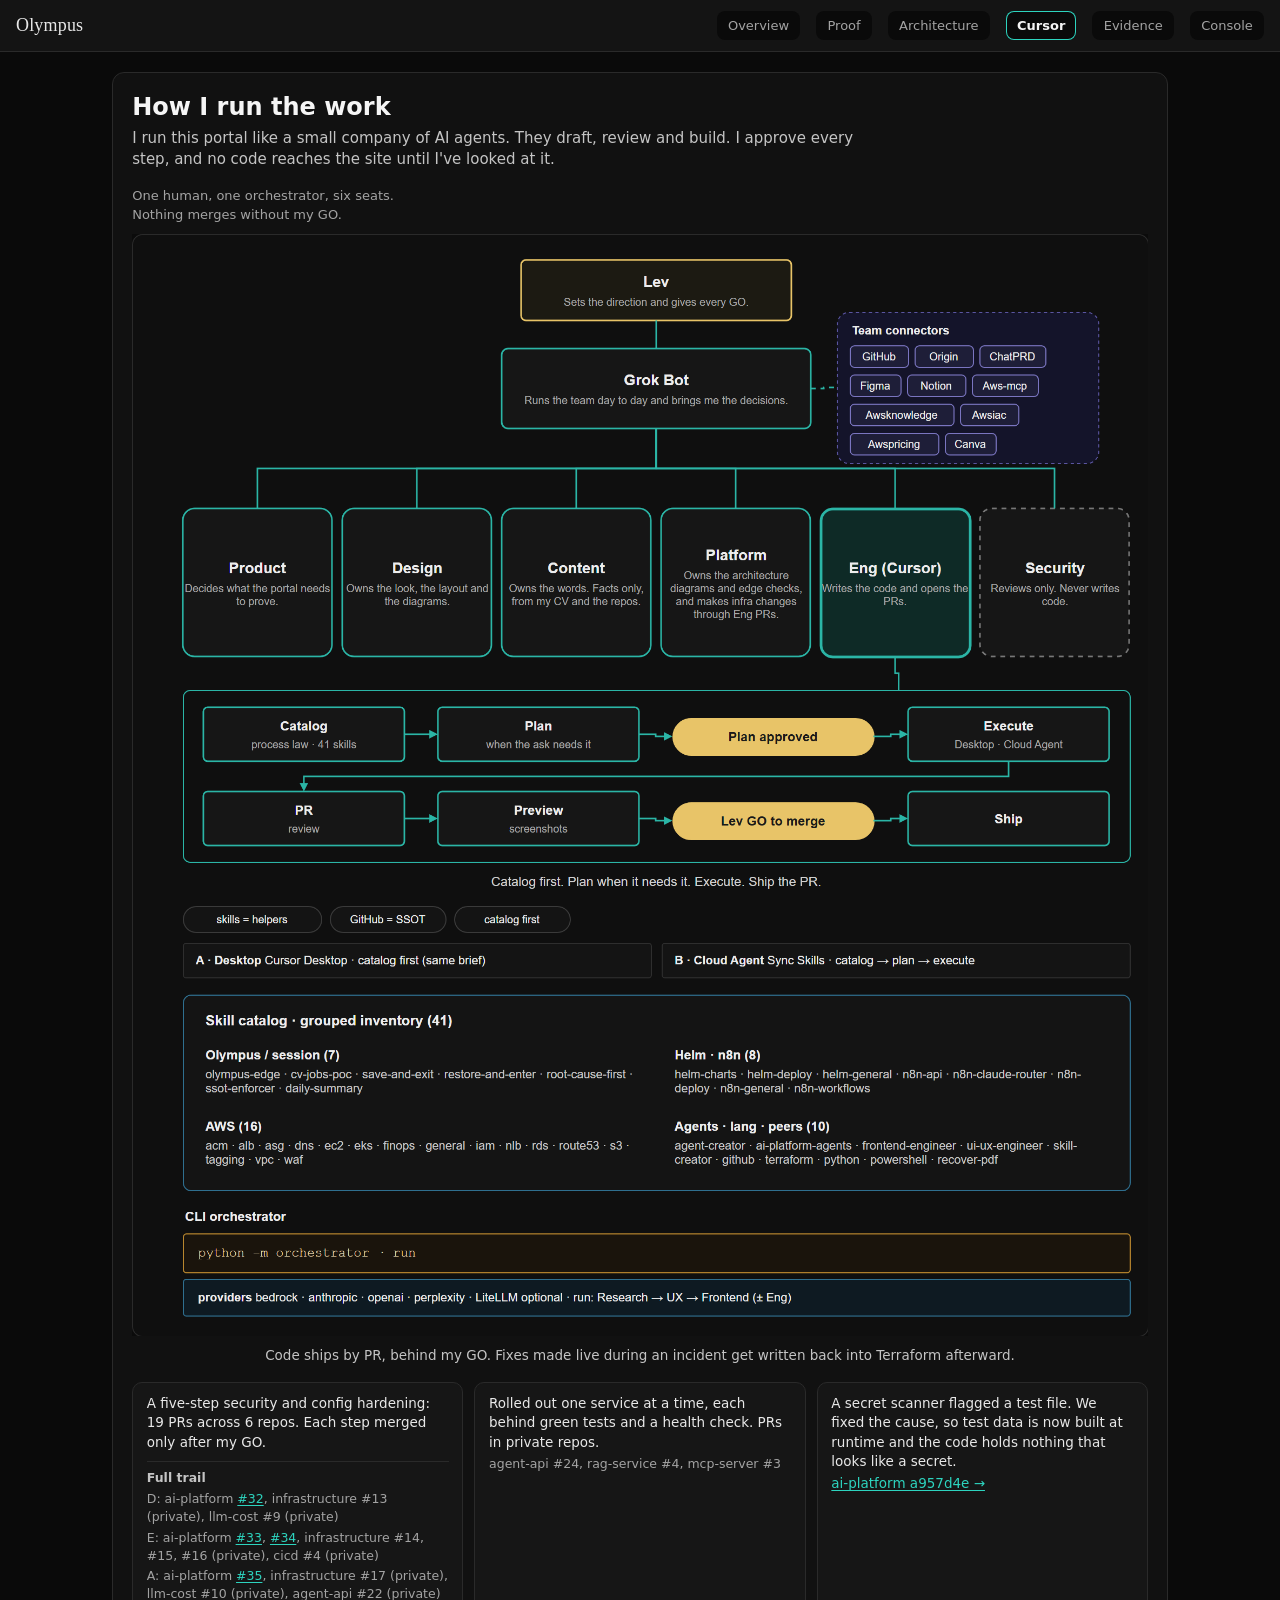
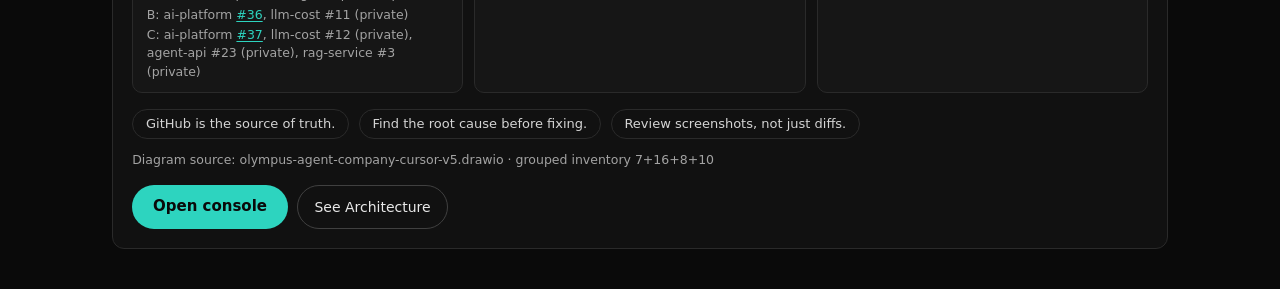
==== olympus/cursor/index.html @ 53b27f66 "Show how the work runs on the Olympus cursor page. Replace the old cursor sell copy with the v5 comp" ====
<!DOCTYPE html>
<html lang="en">
<head>
  <meta charset="utf-8">
  <meta name="viewport" content="width=device-width, initial-scale=1">
  <title>Olympus — Cursor</title>
  <link rel="stylesheet" href="../styles.css">
</head>
<body class="page-cursor">
  <a class="skip-link" href="#main">Skip to content</a>
  <header class="site-header">
    <div class="header-inner">
      <a class="brand" href="../index.html">Olympus</a>
      <nav class="site-nav" aria-label="Primary">
        <a href="../index.html">Overview</a>
        <a href="../proof.html">Proof</a>
        <a href="../architecture.html">Architecture</a>
        <a href="index.html" aria-current="page">Cursor</a>
        <a href="../evidence.html">Evidence</a>
        <a href="../console.html">Console</a>
      </nav>
    </div>
  </header>
  <main id="main">
    <section class="run-card" aria-labelledby="run-title">
      <h1 id="run-title">How I run the work</h1>
      <p class="intro">I run this portal like a small company of AI agents. They draft, review and build. I approve every step, and no code reaches the site until I've looked at it.</p>
      <p class="subline">One human, one orchestrator, six seats.</p>
      <p class="subline">Nothing merges without my GO.</p>
      <figure class="cursor-diagram">
        <img
          src="../diagrams/olympus-agent-company-cursor-v5.png"
          width="1880"
          height="2040"
          alt="Lev sets the direction. Grok Bot runs the team beside the team connectors. Six seats: Product, Design, Content, Platform, Eng highlighted, Security dashed. Two-row flow: Catalog, Plan, Plan approved, Execute, then PR, Preview, Lev GO to merge, Ship. Grouped skill inventory 7, 16, 8, and 10. CLI orchestrator providers: bedrock, anthropic, openai, perplexity.">
      </figure>
      <p class="under-flow">Code ships by PR, behind my GO. Fixes made live during an incident get written back into Terraform afterward.</p>
      <ul class="proof-chips">
        <li>
          <p>A five-step security and config hardening: 19 PRs across 6 repos. Each step merged only after my GO.</p>
          <div class="trail">
            <p><strong>Full trail</strong></p>
            <p>D: ai-platform <a rel="noopener noreferrer" target="_blank" href="https://github.com/LevKesha/ai-platform/pull/32">#32</a>, infrastructure #13 (private), llm-cost #9 (private)</p>
            <p>E: ai-platform <a rel="noopener noreferrer" target="_blank" href="https://github.com/LevKesha/ai-platform/pull/33">#33</a>, <a rel="noopener noreferrer" target="_blank" href="https://github.com/LevKesha/ai-platform/pull/34">#34</a>, infrastructure #14, #15, #16 (private), cicd #4 (private)</p>
            <p>A: ai-platform <a rel="noopener noreferrer" target="_blank" href="https://github.com/LevKesha/ai-platform/pull/35">#35</a>, infrastructure #17 (private), llm-cost #10 (private), agent-api #22 (private)</p>
            <p>B: ai-platform <a rel="noopener noreferrer" target="_blank" href="https://github.com/LevKesha/ai-platform/pull/36">#36</a>, llm-cost #11 (private)</p>
            <p>C: ai-platform <a rel="noopener noreferrer" target="_blank" href="https://github.com/LevKesha/ai-platform/pull/37">#37</a>, llm-cost #12 (private), agent-api #23 (private), rag-service #3 (private)</p>
          </div>
        </li>
        <li>
          <p>Rolled out one service at a time, each behind green tests and a health check. PRs in private repos.</p>
          <p class="private-refs">agent-api #24, rag-service #4, mcp-server #3</p>
        </li>
        <li>
          <p>A secret scanner flagged a test file. We fixed the cause, so test data is now built at runtime and the code holds nothing that looks like a secret.</p>
          <p><a rel="noopener noreferrer" target="_blank" href="https://github.com/LevKesha/ai-platform/commit/a957d4e583a4d1e044b7530e6bd7d485477a78a5">ai-platform a957d4e →</a></p>
        </li>
      </ul>
      <ul class="prin">
        <li>GitHub is the source of truth.</li>
        <li>Find the root cause before fixing.</li>
        <li>Review screenshots, not just diffs.</li>
      </ul>
      <p class="diagram-source">Diagram source: olympus-agent-company-cursor-v5.drawio · grouped inventory 7+16+8+10</p>
      <div class="btnrow">
        <a class="btn btn-primary" href="../console.html">Open console</a>
        <a class="btn" href="../architecture.html">See Architecture</a>
      </div>
    </section>
  </main>
</body>
</html>
---- olympus/styles.css ----
:root {
  --bg: #0a0a0a;
  --bg-elev: #141414;
  --bg-panel: #161616;
  --border: #2a2a2a;
  --text: #e8e8e8;
  --text-strong: #f5f5f5;
  --muted: #a3a3a3;
  --accent: #2dd4bf;
  --warn: #d4a84b;
  --focus: #e8c56b;
  --danger: #d37a7a;
  --font-sans: "Segoe UI", system-ui, sans-serif;
  --font-serif: Georgia, "Iowan Old Style", Palatino, "Palatino Linotype", serif;
  --font-mono: ui-monospace, "Cascadia Code", Consolas, monospace;
  --max: 68rem;
  --gap: 0.75rem;
}

*,
*::before,
*::after {
  box-sizing: border-box;
}

html {
  background: var(--bg);
}

body {
  margin: 0;
  min-height: 100vh;
  font-family: var(--font-sans);
  font-size: 0.9375rem;
  line-height: 1.45;
  color: var(--text);
  background: var(--bg);
}

:focus-visible {
  outline: 2px solid var(--focus);
  outline-offset: 2px;
}

.skip-link {
  position: absolute;
  left: 0.75rem;
  top: -3rem;
  z-index: 20;
  padding: 0.4rem 0.7rem;
  background: var(--bg-panel);
  color: var(--text);
  border: 1px solid var(--focus);
  text-decoration: none;
}

.skip-link:focus {
  top: 0.75rem;
}

.visually-hidden {
  position: absolute;
  width: 1px;
  height: 1px;
  padding: 0;
  margin: -1px;
  overflow: hidden;
  clip: rect(0, 0, 0, 0);
  white-space: nowrap;
  border: 0;
}

.mono {
  font-family: var(--font-mono);
  font-size: 0.85em;
}

a {
  color: var(--accent);
  text-decoration-thickness: 1px;
  text-underline-offset: 0.15em;
}

a:hover {
  color: var(--text);
}

.site-header {
  border-bottom: 1px solid var(--border);
  background: var(--bg-elev);
}

.header-inner {
  display: flex;
  flex-wrap: wrap;
  align-items: center;
  justify-content: space-between;
  gap: 0.75rem 1.25rem;
  max-width: var(--max);
  margin: 0 auto;
  padding: 0.7rem 1rem;
}

.brand {
  font-family: var(--font-serif);
  font-size: 18px;
  font-weight: 500;
  letter-spacing: 0.01em;
  opacity: 1;
  color: var(--text);
  text-decoration: none;
}

.brand:hover {
  color: var(--accent);
}

.site-nav {
  display: flex;
  flex-wrap: wrap;
  gap: 0.35rem 1rem;
}

.site-nav a {
  color: #a3a3a3;
  text-decoration: none;
  font-size: 0.875rem;
  font-weight: 450;
}

.site-nav a:hover {
  color: var(--text-strong);
}

.site-nav a[aria-current="page"] {
  color: var(--text-strong);
  font-weight: 600;
  letter-spacing: -0.01em;
  box-shadow: inset 0 -2px 0 #2dd4bf;
}

main {
  max-width: var(--max);
  margin: 0 auto;
  padding: 1.25rem 1rem 2.5rem;
  animation: page-enter 280ms ease-out both;
}

@keyframes page-enter {
  from {
    opacity: 0;
    transform: translateY(8px);
  }
  to {
    opacity: 1;
    transform: none;
  }
}

.page-console main {
  max-width: none;
  padding: 0;
}

h1,
h2,
h3 {
  margin: 0 0 0.5rem;
  font-weight: 600;
  line-height: 1.25;
}

h1 {
  font-size: 1.5rem;
  color: var(--text-strong);
}

h2 {
  font-size: 1.15rem;
}

h3 {
  font-size: 1rem;
}

p {
  margin: 0 0 0.75rem;
}

.lede,
.muted {
  color: var(--muted);
}

.hero {
  display: grid;
  gap: 0.7rem;
  padding: 0;
}

.eyebrow {
  margin: 0;
  color: #2dd4bf;
  font-size: 12px;
  font-weight: 600;
  letter-spacing: 0.08em;
  text-transform: uppercase;
}

.page-overview main {
  max-width: 720px;
  min-height: 70vh;
  display: flex;
  flex-direction: column;
  justify-content: center;
}

.page-overview h1 {
  font-size: clamp(28px, 4vw, 44px);
  font-weight: 600;
  line-height: 1.15;
  letter-spacing: -0.02em;
  color: #f5f5f5;
}

.page-overview .lede {
  max-width: 36ch;
  font-size: 16px;
  color: #a3a3a3;
}

.case-hero {
  display: grid;
  gap: 0.65rem;
  max-width: 42ch;
  margin: 0.25rem 0 0.5rem;
  padding: 0.15rem 0 0.35rem 1rem;
  border-left: 2px solid #2dd4bf;
}

.page-proof .case-hero h1 {
  font-size: clamp(32px, 4vw, 40px);
  font-weight: 600;
  line-height: 1.15;
  color: #f5f5f5;
}

.page-proof .lede {
  color: #a3a3a3;
  font-size: 16px;
  max-width: 42ch;
}

.case-bullets {
  margin: 0.25rem 0 0;
  padding-left: 1.15rem;
  max-width: 42ch;
  color: #d4d4d4;
}

.case-bullets li {
  margin: 0.35rem 0;
}

.case-bullets li::marker {
  color: #2dd4bf;
}

.page-proof h2 {
  margin-top: 1.35rem;
  font-size: 12px;
  font-weight: 600;
  letter-spacing: 0.08em;
  text-transform: uppercase;
  color: #737373;
}

.timeline-rail {
  display: grid;
  grid-template-columns: repeat(5, minmax(0, 1fr));
  gap: 0.75rem 1rem;
  margin: 0.2rem 0 0.25rem;
  padding: 0;
  list-style: none;
}

.timeline-rail li {
  margin: 0;
  padding-top: 0.55rem;
  border-top: 2px solid rgba(45, 212, 191, 0.55);
  color: #d4d4d4;
  font-size: 0.875rem;
  line-height: 1.35;
}

.timeline-rail .mono {
  display: block;
  margin-bottom: 0.3rem;
  color: #f5f5f5;
  font-size: 0.8rem;
}

.page-proof .chip-row .badge {
  padding: 6px 10px;
  font-size: 12px;
  opacity: 0.9;
  color: #a3a3a3;
}

.chip-row {
  display: flex;
  flex-wrap: wrap;
  gap: 0.4rem;
  margin: 0 0 0.55rem;
}

.hero-actions {
  display: flex;
  flex-wrap: wrap;
  gap: 12px;
  margin-top: 0.35rem;
}

.btn {
  display: inline-flex;
  align-items: center;
  gap: 0.35rem;
  padding: 0.45rem 0.85rem;
  border: 1px solid #404040;
  background: transparent;
  color: #e8e8e8;
  font: inherit;
  text-decoration: none;
  cursor: pointer;
}

.btn:hover,
.btn:focus-visible {
  border-color: #2dd4bf;
  color: #f5f5f5;
}

a.btn-primary,
.btn-primary {
  border-color: #2dd4bf;
  background: #2dd4bf;
  color: #0a0a0a;
  font-weight: 600;
}

a.btn-primary:hover,
a.btn-primary:focus-visible,
.btn-primary:hover,
.btn-primary:focus-visible {
  border-color: #5eead4;
  background: #5eead4;
  color: #0a0a0a;
}

.grid {
  display: grid;
  gap: var(--gap);
}

.grid-2 {
  grid-template-columns: repeat(auto-fit, minmax(16rem, 1fr));
}

.card,
.panel,
.empty {
  border: 1px solid var(--border);
  background: var(--bg-elev);
  padding: 0.85rem 1rem;
}

.card.featured {
  padding: 26px 28px;
  border: 1px solid rgba(45, 212, 191, 0.4);
  border-left: 3px solid #2dd4bf;
  background: #101010;
}

.card.featured h2 {
  font-size: 26px;
  color: #f5f5f5;
  line-height: 1.2;
}

.card.featured > p {
  color: #737373;
}

.card.featured a {
  color: #2dd4bf;
  text-underline-offset: 4px;
}

.card.featured a:hover {
  color: #f5f5f5;
}

.card.featured > .meta:first-of-type .badge:last-child {
  color: #2dd4bf;
}

.card h3 {
  font-family: var(--font-mono);
}

.meta {
  display: flex;
  flex-wrap: wrap;
  gap: 0.4rem;
  margin: 0 0 0.6rem;
}

.badge {
  display: inline-flex;
  align-items: center;
  gap: 0.3rem;
  padding: 0.15rem 0.45rem;
  border: 1px solid #333;
  background: #1a1a1a;
  color: #a3a3a3;
  font-size: 11px;
  font-family: var(--font-mono);
}

.badge-icon {
  line-height: 1;
}

.kvs {
  display: grid;
  grid-template-columns: 10rem 1fr;
  gap: 0.35rem 0.75rem;
  margin: 0;
}

.kvs dt {
  color: var(--muted);
  font-size: 0.8rem;
}

.kvs dd {
  margin: 0;
  font-family: var(--font-mono);
  font-size: 0.85rem;
}

.table-wrap {
  overflow-x: auto;
  border: 1px solid var(--border);
}

table {
  width: 100%;
  border-collapse: collapse;
  font-size: 0.875rem;
}

th,
td {
  padding: 0.45rem 0.65rem;
  text-align: left;
  border-bottom: 1px solid var(--border);
  vertical-align: top;
}

th {
  color: var(--muted);
  font-weight: 600;
  font-size: 0.75rem;
  text-transform: uppercase;
  letter-spacing: 0.04em;
  background: var(--bg-elev);
}

tbody tr:last-child td {
  border-bottom: 0;
}

.explore {
  display: flex;
  flex-wrap: wrap;
  align-items: baseline;
  gap: 0.35rem 0.15rem;
  margin-top: 1.15rem;
  padding-top: 0.85rem;
  border-top: 1px solid rgba(45, 212, 191, 0.2);
}

.explore-label {
  margin: 0 0.65rem 0 0;
  color: #737373;
  font-size: 0.8rem;
}

.explore a {
  color: #e8e8e8;
  text-decoration: none;
  border-bottom: 1px solid transparent;
}

.explore a:not(:last-child)::after {
  content: "·";
  color: #525252;
  margin-left: 0.75rem;
}

.explore a span {
  color: #737373;
}

.explore a:hover {
  color: #2dd4bf;
  border-bottom-color: transparent;
}

.page-architecture main {
  max-width: none;
  padding: 16px 0 2rem;
}

.page-architecture h1,
.page-architecture .diagram-kicker {
  max-width: none;
  margin-left: 0;
  margin-right: 0;
  padding-left: 1rem;
  padding-right: 1rem;
}

.page-architecture h1 {
  font-size: 12px;
  font-weight: 600;
  letter-spacing: 0.08em;
  text-transform: uppercase;
  color: #a3a3a3;
  margin-bottom: 0.25rem;
}

.diagram-kicker {
  color: #737373;
  font-size: 13px;
  margin-bottom: 0.65rem;
}

.diagram {
  border: 1px solid var(--border);
  background: var(--bg-elev);
  padding: 0.75rem;
}

.diagram-hero {
  margin: 0;
  padding: 0;
  border: 0;
  background: var(--bg);
}

.diagram-hero img,
.diagram-hero .arch-diagram {
  display: block;
  width: 100%;
  height: auto;
  aspect-ratio: 1160 / 540;
  border: 0;
  background: #0a0a0a;
}

@media (min-width: 960px) {
  .diagram-hero img,
  .diagram-hero .arch-diagram {
    min-height: 56vh;
  }
}

.diagram-hero figcaption {
  padding: 0.55rem 1rem 0;
  color: #737373;
  font-size: 0.8rem;
}

.diagram-hero figcaption a {
  color: #2dd4bf;
  text-underline-offset: 4px;
}

.diagram-hero figcaption a:hover {
  color: #f5f5f5;
}

.glance details {
  border-top: 1px solid var(--border);
  padding-top: 0.45rem;
}

.glance h2 {
  font-size: 1rem;
  color: #a3a3a3;
}

.glance summary {
  cursor: pointer;
  color: #a3a3a3;
  padding: 0.35rem 0.5rem;
}

.glance summary:hover {
  background: #141414;
  color: #e8e8e8;
}

.one-liners {
  margin: 0.6rem 0 0;
  padding-left: 1.1rem;
}

.one-liners li {
  margin: 0.35rem 0;
}

.alert-calm {
  margin: 0 0 0.85rem;
  padding: 0.55rem 0.75rem;
  border: 1px solid var(--border);
  background: var(--bg-elev);
}

.alert-calm .alert-title {
  margin: 0 0 0.15rem;
  font-weight: 600;
}

.alert-calm p {
  margin: 0;
}

.alert-actions {
  display: flex;
  flex-wrap: wrap;
  gap: 0.25rem 0.85rem;
  margin-top: 0.4rem;
}

.diagram svg {
  display: block;
  width: 100%;
  height: auto;
}

.empty {
  color: var(--muted);
}

.empty strong {
  display: block;
  color: var(--text);
  margin-bottom: 0.25rem;
}

.page-arch-viewer main {
  max-width: none;
  padding: 0.75rem 0 2rem;
  overflow-x: auto;
}

.page-arch-viewer .viewer-back {
  margin: 0 0 0.75rem;
  padding: 0 1rem;
}

.page-arch-viewer .viewer-shot {
  display: none;
  margin: 0;
}

.page-arch-viewer .viewer-shot:target,
.page-arch-viewer main:not(:has(.viewer-shot:target)) .viewer-shot:first-of-type {
  display: block;
}

.page-arch-viewer .viewer-shot img {
  display: block;
  width: 100%;
  max-width: 100vw;
  height: auto;
  margin-inline: auto;
}

.console-s1 {
  width: 100%;
  max-width: 100%;
  min-width: 0;
  padding: 0.75rem 1rem 0.5rem;
}

.console-s1-intro {
  margin: 0 0 0.65rem;
  color: var(--muted);
  font-size: 0.9rem;
}

.hub-frame {
  width: 100%;
  max-width: 100%;
  min-width: 0;
  overflow-x: auto;
}

.hub {
  margin: 0;
}

.hub-diagram {
  display: block;
  width: 100%;
  height: auto;
  min-width: 64rem;
}

.hub-fallback {
  display: block;
  width: 100%;
  height: auto;
}

.hub-glossary h2 {
  margin: 0 0 0.75rem;
  color: var(--text);
  font-size: 1rem;
}

.hub-glossary dl {
  display: grid;
  grid-template-columns: minmax(7.5rem, 9rem) minmax(0, 1fr);
  gap: 0.45rem 0.75rem;
  margin: 0;
}

.hub-glossary dt {
  color: var(--accent);
  font-family: var(--font-mono);
  font-size: 0.8rem;
}

.hub-glossary dd {
  margin: 0;
  color: var(--muted);
  font-size: 0.85rem;
}

.console-shell {
  display: grid;
  grid-template-columns: 14rem minmax(0, 1fr);
}

.console-nav {
  display: flex;
  flex-direction: column;
  gap: 0.15rem;
  padding: 0.75rem;
  border-right: 1px solid var(--border);
  background: var(--bg-elev);
}

.console-nav button {
  display: block;
  width: 100%;
  padding: 0.45rem 0.55rem;
  border: 1px solid transparent;
  background: transparent;
  color: var(--muted);
  font: inherit;
  font-size: 0.85rem;
  text-align: left;
  cursor: pointer;
}

.console-nav button:hover {
  color: var(--text);
  border-color: var(--border);
}

.console-nav button[aria-current="page"] {
  color: var(--text);
  border-color: var(--accent);
  background: var(--bg-panel);
}

.page-console .console-panel {
  width: 100%;
  max-width: none;
  min-width: 0;
  margin: 0;
  padding: 1rem 1.25rem 2rem;
}

.metric-tiles {
  display: grid;
  gap: 0.5rem;
  list-style: none;
  margin: 0;
  padding: 0;
  grid-template-columns: repeat(auto-fit, minmax(14rem, 1fr));
}

.metric-tiles + .metric-tiles {
  margin-top: 0.5rem;
}

.metric-tile {
  border: 1px solid var(--border);
  background: var(--bg-elev);
  padding: 0.65rem 0.75rem;
}

.metric-tile h2,
.metric-tile p {
  margin: 0;
}

.metric-tile h2 {
  color: var(--text-strong);
  font-size: 0.9rem;
  font-weight: 600;
}

.metric-tile p {
  color: var(--muted);
  font-size: 0.8rem;
  margin-top: 0.25rem;
}

.page-error main {
  min-height: 50vh;
  display: grid;
  align-content: center;
}

.modal-backdrop {
  position: fixed;
  inset: 0;
  display: grid;
  place-items: center;
  background: rgba(0, 0, 0, 0.65);
  padding: 1rem;
  z-index: 30;
}

.modal-backdrop[hidden] {
  display: none;
}

.modal {
  width: min(32rem, 100%);
  border: 1px solid var(--border);
  background: var(--bg-elev);
  padding: 1rem;
}

.modal-actions {
  display: flex;
  justify-content: flex-end;
  margin-top: 0.75rem;
}

@media (max-width: 720px) {
  .console-shell {
    grid-template-columns: 1fr;
  }

  .console-nav {
    border-right: 0;
    border-bottom: 1px solid var(--border);
    flex-direction: row;
    flex-wrap: wrap;
  }

  .kvs {
    grid-template-columns: 1fr;
  }

  .timeline-rail {
    grid-template-columns: 1fr;
  }
}

.headroom-result {
  margin-top: var(--gap);
  padding: 0.75rem;
  background: var(--bg-elev);
  border: 1px solid var(--border);
}

.warn {
  color: var(--warn);
}

@media (prefers-reduced-motion: reduce) {
  *,
  *::before,
  *::after {
    transition: none !important;
    animation: none !important;
  }

}

/* Hybrid v4 — commerce split, raster wells, Place A. */

.header-inner {
  max-width: 90rem;
}

.site-nav a {
  color: #a3a3a3;
  background: #0a0a0a;
  border-radius: 8px;
  padding: 0.4rem 0.7rem;
  font-size: 0.8125rem;
  font-weight: 500;
  line-height: 1.2;
}

.site-nav a:hover {
  color: #f5f5f5;
  background: #141414;
}

.site-nav a[aria-current="page"] {
  color: #f5f5f5;
  background: #0a0a0a;
  font-weight: 600;
  letter-spacing: 0;
  box-shadow: inset 0 0 0 1px #2dd4bf;
}

.page-overview .site-nav a:not([aria-current="page"]) {
  color: #a3a3a3;
  background: transparent;
  border-radius: 0;
  padding: 0.4rem 0.15rem;
}

.page-overview main,
.page-proof main {
  max-width: 72rem;
  min-height: calc(100vh - 4.5rem);
  display: flex;
  flex-direction: column;
  justify-content: center;
  padding-top: 1.5rem;
  padding-bottom: 2rem;
}

.page-proof main {
  justify-content: flex-start;
}

.commerce {
  display: grid;
  grid-template-columns: minmax(0, 1.05fr) minmax(0, 0.95fr);
  gap: 1.5rem;
  align-items: center;
}

.page-proof .commerce {
  display: flex;
  flex-direction: row;
  justify-content: center;
  align-items: flex-start;
  grid-template-columns: none;
  width: 100%;
  max-width: none;
  margin: 0;
}

.page-proof .proof-columns {
  display: grid;
  grid-template-columns: 1fr 1fr;
  column-gap: 2rem;
  align-items: start;
  align-self: stretch;
  width: 100%;
  margin-top: 2rem;
}

.page-proof .proof-columns > .quiet-block {
  margin-top: 0;
  min-width: 0;
}

.page-proof .sell-card {
  flex: 0 0 auto;
  grid-column: auto;
  align-self: flex-start;
  width: calc((100% - 1.5rem) * 0.525);
  max-width: calc((100% - 1.5rem) * 0.525);
  height: auto;
}

.sell-card {
  background: #fff;
  color: #262626;
  border-radius: 2px;
  padding: 1.75rem 1.85rem 1.6rem;
}

.sell-card .eyebrow {
  text-transform: none;
  letter-spacing: 0;
  font-size: 0.8125rem;
  font-weight: 600;
  color: #2dd4bf;
}

.sell-card h1 {
  margin: 0.65rem 0 0.75rem;
  font-size: clamp(2rem, 4.2vw, 3.15rem);
  font-weight: 500;
  line-height: 1.05;
  letter-spacing: -0.03em;
  color: #c8c8c8;
}

html:has(body.page-overview),
body.page-overview {
  background: #121212;
}

.page-overview .commerce {
  grid-template-rows: auto auto;
  align-items: start;
  column-gap: 1.5rem;
  row-gap: 1.25rem;
}

.page-overview .sell-card {
  grid-column: 1;
  grid-row: 1;
  align-self: start;
}

.page-overview .sell-card h1 {
  margin-top: 0;
  color: #171717;
}

.page-overview .sell-card .role {
  margin: 0 0 0.85rem;
  color: #3f3f3f;
  font-size: 1rem;
  font-weight: 600;
}

.page-overview .second-look {
  grid-column: 1;
  grid-row: 2;
  min-width: 0;
}

.page-overview .second-look p {
  margin: 0 0 0.75rem;
  max-width: 36rem;
  color: #e8e8e8;
  font-size: 1rem;
  line-height: 1.45;
}

.page-overview .second-look p:last-child {
  margin-bottom: 0;
}

.sell-card .stake,
.sell-card .pitch {
  margin: 0 0 1rem;
  max-width: 36rem;
  color: #3f3f3f;
  font-size: 1rem;
  line-height: 1.45;
}

.sell-card .btn {
  color: #262626;
  border-color: #e5e5e5;
  background: #fff;
  border-radius: 8px;
  padding: 0.7rem 1.1rem;
}

.sell-card .btn:hover,
.sell-card .btn:focus-visible {
  border-color: #2dd4bf;
  color: #0a0a0a;
  background: #fff;
}

.sell-card a.btn-primary,
.sell-card .btn-primary {
  background: #2dd4bf;
  border-color: #2dd4bf;
  color: #042f2e;
}

.sell-card a.btn-primary:hover,
.sell-card .btn-primary:hover,
.sell-card a.btn-primary:focus-visible,
.sell-card .btn-primary:focus-visible {
  background: #5eead4;
  border-color: #5eead4;
  color: #042f2e;
}

.proof-panel {
  background: #141414;
  border: 1px solid #2a2a2a;
  border-radius: 16px;
  padding: 1.15rem 1.2rem 1.25rem;
  min-height: 18rem;
}

.proof-label {
  margin: 0 0 0.85rem;
  color: #a3a3a3;
  font-family: var(--font-mono);
  font-size: 0.72rem;
  letter-spacing: 0.04em;
}

.trust-chips {
  display: flex;
  flex-wrap: wrap;
  gap: 0.4rem;
  margin: 0 0 0.9rem;
  padding: 0;
  list-style: none;
}

.trust-chips li {
  margin: 0;
  padding: 0.35rem 0.7rem;
  border-radius: 999px;
  background: #0a0a0a;
  color: #f5f5f5;
  font-size: 0.78rem;
  font-weight: 600;
}

.sell-card .case-bullets {
  max-width: none;
  margin: 0 0 1.1rem;
  padding-left: 0;
  list-style: none;
  color: #737373;
  font-size: 0.92rem;
}

.sell-card .case-bullets li {
  position: relative;
  margin: 0.35rem 0;
  padding-left: 0.9rem;
}

.sell-card .case-bullets li::before {
  content: "";
  position: absolute;
  left: 0;
  top: 0.55em;
  width: 0.35rem;
  height: 0.35rem;
  border-radius: 50%;
  background: #2dd4bf;
}

.proof-bands {
  display: grid;
  gap: 0.55rem;
  margin: 0;
  padding: 0;
  list-style: none;
}

.proof-bands li {
  margin: 0;
  padding: 0.75rem 0.9rem;
  background: #0a0a0a;
  border-radius: 10px;
}

.proof-bands strong {
  display: block;
  color: #f5f5f5;
  font-size: 0.95rem;
  font-weight: 600;
}

.proof-bands span {
  color: #a3a3a3;
  font-size: 0.82rem;
}

.proof-figures {
  display: flex;
  flex-direction: column;
  justify-content: center;
  gap: 1.15rem;
  grid-column: 2;
  margin: 0;
  padding: 0;
  list-style: none;
  min-width: 0;
  background: none;
  border: 0;
}

.proof-figures li {
  margin: 0;
  padding: 0;
  background: none;
  border: 0;
  color: #a3a3a3;
  font-size: 0.95rem;
  line-height: 1.2;
}

.proof-figures .fig-num {
  display: block;
  color: #f5f5f5;
  font-size: clamp(1.65rem, 2.6vw, 2.25rem);
  font-weight: 600;
  letter-spacing: -0.03em;
  line-height: 1.05;
}

.proof-figures .fig-label {
  display: block;
  margin-top: 0.15rem;
}

.page-proof .timeline-rail {
  grid-template-columns: 1fr;
  gap: 0.85rem;
}

.page-proof .role-line {
  margin: 0.35rem 0 0;
  color: #a3a3a3;
  font-size: 0.875rem;
  line-height: 1.45;
}

.proof-lines {
  margin: 0.35rem 0 0;
  padding: 0;
  list-style: none;
}

.proof-lines li {
  margin: 0.4rem 0;
  padding: 0;
  background: none;
  border: 0;
  color: #a3a3a3;
  font-size: 0.9rem;
  line-height: 1.45;
}

.quiet-block {
  margin-top: 2rem;
  color: #737373;
}

.quiet-block h2 {
  margin-top: 1.25rem;
  font-size: 0.72rem;
  font-weight: 600;
  letter-spacing: 0.08em;
  text-transform: uppercase;
  color: #525252;
}

.quiet-block .timeline-rail li,
.quiet-block .chip-row .badge {
  color: #737373;
  border-top-color: #333;
}

.page-architecture main {
  max-width: 72rem;
  padding: 1.25rem 1rem 3rem;
}

.page-architecture h1 {
  font-size: 0.8rem;
  font-weight: 500;
  letter-spacing: 0;
  text-transform: none;
  color: #a3a3a3;
  padding-left: 0;
  margin-bottom: 1.25rem;
}

.arch-stack {
  display: flex;
  flex-direction: column;
  gap: 2.75rem;
}

.arch-block {
  margin: 0;
}

.arch-block a {
  display: block;
  text-decoration: none;
}

.arch-block img {
  display: block;
  width: 100%;
  height: auto;
  background: #fff;
}

.arch-block h2 {
  margin: 0.9rem 0 0.35rem;
  font-size: 1.05rem;
  color: #f5f5f5;
}

.arch-block p {
  margin: 0;
  color: #a3a3a3;
  font-size: 0.95rem;
  line-height: 1.45;
}

.arch-footer {
  display: flex;
  flex-wrap: wrap;
  align-items: center;
  gap: 0.75rem 1rem;
  margin-top: 1rem;
}

.arch-footer .note,
.cursor-note {
  margin: 0;
  color: #737373;
  font-size: 0.8rem;
}

.page-work main {
  max-width: 90rem;
}

.work-strip {
  display: grid;
  grid-template-columns: 1fr;
  gap: 0.75rem;
  margin: 0 0 1.1rem;
}

.work-kicker {
  margin: 0 0 0.4rem;
  color: #737373;
  font-size: 0.75rem;
}

.work-tile {
  display: block;
  padding: 0.7rem 0.9rem;
  border: 1px solid #2a2a2a;
  border-radius: 10px;
  background: #141414;
  color: inherit;
  text-decoration: none;
}

.work-tile:hover {
  border-color: #3f3f3f;
  color: inherit;
}

.work-tile.is-active {
  border-color: #2dd4bf;
  box-shadow: inset 0 0 0 1px #2dd4bf;
}

.work-tile strong {
  display: block;
  color: #f5f5f5;
  font-size: 0.95rem;
}

.work-tile span {
  display: block;
  margin-top: 0.15rem;
  color: #a3a3a3;
  font-size: 0.78rem;
}

.cursor-sell {
  margin: 0 0 0.2rem;
  font-size: clamp(1.15rem, 2vw, 1.35rem);
  font-weight: 600;
  color: #f5f5f5;
}

.cursor-sub {
  margin: 0 0 0.85rem;
  color: #a3a3a3;
}

.well-label {
  margin: 0 0 0.45rem;
}

.fold-title {
  margin-top: 1.35rem;
  font-size: 1.15rem;
  color: #f5f5f5;
}

.raster-well {
  margin: 0 0 0.9rem;
  padding: 0.7rem 0.75rem 0.55rem;
  border: 1px solid #2a2a2a;
  border-radius: 14px;
  background: #141414;
}

.raster-well img {
  display: block;
  width: 100%;
  height: auto;
  background: #fff;
}

.raster-well figcaption {
  margin-top: 0.4rem;
  color: #737373;
  font-family: var(--font-mono);
  font-size: 0.68rem;
}

.personal-note {
  max-width: 46rem;
  color: #a3a3a3;
  font-size: 0.92rem;
}

.fold details {
  margin-top: 0.75rem;
  border-top: 1px solid #2a2a2a;
  padding-top: 0.45rem;
}

.fold summary {
  cursor: pointer;
  color: #a3a3a3;
}

.fold summary:hover {
  color: #f5f5f5;
}

.fold p,
.fold li {
  color: #a3a3a3;
  font-size: 0.85rem;
}

@media (max-width: 900px) {
  .commerce,
  .arch-grid,
  .arch-row,
  .work-strip {
    grid-template-columns: 1fr;
  }

  .proof-figures {
    grid-column: 1;
  }

  .page-overview .sell-card,
  .page-overview .second-look {
    grid-column: 1;
    grid-row: auto;
    height: auto;
  }

  .arch-card img,
  .arch-row .arch-card img {
    max-height: none;
  }
}

@media (max-width: 640px) {
  .page-proof .proof-columns {
    grid-template-columns: 1fr;
    row-gap: 2rem;
  }
}

@media print {
  .skip-link,
  .site-nav,
  .console-nav,
  .hero-actions {
    display: none;
  }

  body {
    background: #fff;
    color: #111;
  }
}

.region-note {
  display: flex;
  align-items: flex-start;
  gap: 0.45rem;
  margin: 0.9rem 0 0;
  color: #3f3f3f;
  font-size: 0.8125rem;
  line-height: 1.45;
}

.region-note a {
  color: #0f766e;
  font-weight: 600;
}

.region-note-mark {
  flex: 0 0 auto;
  width: 1rem;
  height: 1rem;
  margin-top: 0.1rem;
  border: 1.5px solid #0f766e;
  border-radius: 50%;
  color: #0f766e;
  font-size: 0.65rem;
  font-weight: 700;
  line-height: 0.85rem;
  text-align: center;
}

.sleep-portal {
  max-width: var(--max);
  margin: 0 auto;
  padding: 1.5rem 1rem 1rem;
}

.sleep-portal h1 {
  margin-bottom: 0.3rem;
}

.sleep-sub {
  color: var(--muted);
  margin: 0;
}

.sleep-card {
  display: grid;
  grid-template-columns: minmax(0, 1.4fr) minmax(0, 1fr);
  gap: 1.5rem;
  align-items: center;
  margin-top: 1rem;
  padding: 1.25rem;
  background: var(--bg-panel);
  border: 1px solid var(--border);
  border-radius: 14px;
}

.sleep-poster {
  position: relative;
  aspect-ratio: 16 / 10;
  overflow: hidden;
  border: 1px solid var(--border);
  border-radius: 10px;
  background: linear-gradient(135deg, #1b2423, #101414);
}

.sleep-ui {
  position: absolute;
  inset: 14px;
  opacity: 0.55;
}

.sleep-ui div {
  height: 12px;
  margin-bottom: 8px;
  background: #2b3a38;
  border-radius: 4px;
}

.sleep-live-frame {
  position: absolute;
  inset: 0;
  background: #0f1514;
}

.sleep-live-frame .sleep-ui {
  opacity: 0.9;
}

.sleep-live-frame .sleep-ui div {
  background: #3d6b64;
}

.sleep-cap {
  position: absolute;
  left: 12px;
  bottom: 10px;
  padding: 0.2rem 0.55rem;
  border-radius: 6px;
  background: rgba(10, 10, 10, 0.75);
  color: #c8c8c8;
  font-size: 12px;
}

.sleep-pill {
  display: inline-flex;
  align-items: center;
  gap: 0.45rem;
  margin: 0;
  padding: 0.25rem 0.7rem;
  border: 1px solid var(--border);
  border-radius: 999px;
  color: var(--text);
  font-size: 13px;
}

.sleep-dot {
  width: 8px;
  height: 8px;
  border-radius: 50%;
  background: #6b6b6b;
}

.sleep-dot.is-wait {
  background: var(--focus);
  animation: sleep-pulse 1.4s infinite;
}

.sleep-dot.is-live {
  background: #4ade80;
  animation: sleep-pulse 2s infinite;
}

@keyframes sleep-pulse {
  50% { opacity: 0.35; }
}

.sleep-panel h2 {
  margin: 0.8rem 0 0.4rem;
  font-size: 20px;
  color: var(--text-strong);
}

.sleep-portal .sleep-cta {
  margin-top: 0.8rem;
  border: 0;
  border-radius: 999px;
  background: var(--accent);
  color: #06201d;
  font-weight: 700;
  outline: 2px solid transparent;
  outline-offset: 3px;
}

.sleep-portal .sleep-cta:focus-visible,
.sleep-portal .sleep-cta.is-marked {
  outline: 2px solid var(--focus);
}

.sleep-tiny,
.sleep-muted {
  color: var(--muted);
}

.sleep-tiny {
  margin: 0.5rem 0 0;
  font-size: 13px;
}

.sleep-bar {
  height: 8px;
  margin: 0.6rem 0;
  overflow: hidden;
  border-radius: 99px;
  background: #262626;
}

.sleep-bar i {
  display: block;
  width: 40%;
  height: 100%;
  background: var(--accent);
}

.sleep-steps {
  margin: 0.6rem 0 0;
  padding: 0;
  list-style: none;
}

.sleep-steps li {
  display: flex;
  align-items: center;
  gap: 0.6rem;
  padding: 0.3rem 0;
}

.sleep-ok { color: #4ade80; }
.sleep-pend { color: #8a8a8a; }

.sleep-spin {
  width: 14px;
  height: 14px;
  border: 2px solid #444;
  border-top-color: var(--accent);
  border-radius: 50%;
  animation: sleep-spin 1s linear infinite;
}

@keyframes sleep-spin {
  to { transform: rotate(360deg); }
}

.sleep-form {
  display: grid;
  gap: 0.55rem;
}

.sleep-form-title {
  margin: 0 0 0.3rem;
}

.sleep-row {
  display: grid;
  grid-template-columns: 1fr 1fr;
  gap: 0.5rem;
}

.sleep-form label {
  display: grid;
  gap: 0.2rem;
  color: var(--muted);
  font-size: 13px;
}

.sleep-form input[type="text"],
.sleep-form input[type="email"] {
  padding: 0.45rem 0.65rem;
  border: 1px solid var(--border);
  border-radius: 8px;
  background: #0d0d0d;
  color: var(--text);
  font: inherit;
  font-size: 14px;
}

.sleep-radios {
  display: flex;
  gap: 0.5rem;
}

.sleep-radios label {
  display: flex;
  flex-direction: row;
  align-items: center;
  gap: 0.4rem;
  padding: 0.3rem 0.8rem;
  border: 1px solid var(--border);
  border-radius: 999px;
  color: var(--text);
}

.sleep-radios input {
  accent-color: var(--accent);
}

.sleep-error {
  margin: 0;
  color: var(--danger);
  font-size: 13px;
}

.gated-wrap {
  max-width: var(--max);
  margin: 0 auto;
  padding: 1.5rem 1rem 2.5rem;
}

.gated-panel {
  display: flex;
  flex-direction: column;
  align-items: center;
  justify-content: center;
  gap: 0.4rem;
  min-height: 330px;
  margin-top: 1rem;
  padding: 2rem;
  border: 1px solid var(--border);
  border-radius: 14px;
  background: var(--bg-panel);
  text-align: center;
}

.gated-copy {
  max-width: 30rem;
  margin: 0.6rem 0 0;
  color: var(--text);
  font-size: 17px;
}

.gated-panel .sleep-cta {
  margin-top: 0.8rem;
  border: 0;
  border-radius: 999px;
  background: var(--accent);
  color: #06201d;
  font-weight: 700;
}

body.sleep-shot .console-s1,
body.sleep-shot .console-shell,
body.sleep-shot #private-modal {
  display: none;
}

@media (max-width: 800px) {
  .sleep-card,
  .sleep-row {
    grid-template-columns: 1fr;
  }
}

@media (prefers-reduced-motion: reduce) {
  .sleep-dot.is-wait,
  .sleep-dot.is-live,
  .sleep-spin {
    animation: none;
  }
}

/* /cursor — column contract: the diagram image width is the content column; height is auto. */

.page-cursor .run-card {
  border: 1px solid var(--border);
  border-radius: 12px;
  background: #111;
  padding: 1.2rem;
}

.page-cursor h1 {
  margin: 0 0 0.3rem;
  font-size: 24px;
  font-weight: 600;
}

.page-cursor .intro {
  max-width: 46rem;
  margin: 0.35rem 0 1rem;
  color: #c4c4c4;
  font-size: 15px;
}

.page-cursor .subline {
  margin: 0;
  color: var(--muted);
  font-size: 13px;
}

.page-cursor .subline + .subline {
  margin-bottom: 0.6rem;
}

.page-cursor .cursor-diagram {
  margin: 0.6rem 0 0;
}

.page-cursor .cursor-diagram img {
  display: block;
  width: 100%;
  height: auto;
  min-width: 0;
  background: #0b0b0b;
}

.page-cursor .under-flow {
  margin: 0.6rem 0 0;
  color: #c4c4c4;
  font-size: 13.5px;
  text-align: center;
}

.page-cursor .proof-chips {
  display: grid;
  grid-template-columns: repeat(3, 1fr);
  gap: 0.7rem;
  margin: 1rem 0 0;
  padding: 0;
  list-style: none;
}

.page-cursor .proof-chips > li {
  margin: 0;
  padding: 0.7rem 0.85rem;
  border: 1px solid var(--border);
  border-radius: 10px;
  background: var(--bg-panel);
  color: var(--text);
  font-size: 13.5px;
}

.page-cursor .proof-chips p {
  margin: 0;
}

.page-cursor .proof-chips p + p,
.page-cursor .trail p + p {
  margin-top: 0.15rem;
}

.page-cursor .trail {
  margin-top: 0.55rem;
  padding-top: 0.45rem;
  border-top: 1px solid var(--border);
  color: #a3a3a3;
  font-size: 12.5px;
}

.page-cursor .trail strong {
  color: #c4c4c4;
  font-weight: 600;
}

.page-cursor .private-refs {
  margin-top: 0.55rem;
  color: #a3a3a3;
  font-size: 12.5px;
}

.page-cursor .proof-chips a {
  color: var(--accent);
}

.page-cursor .prin {
  display: flex;
  flex-wrap: wrap;
  gap: 0.6rem;
  margin: 1rem 0 0;
  padding: 0;
  list-style: none;
}

.page-cursor .prin li {
  margin: 0;
  padding: 0.3rem 0.8rem;
  border: 1px solid var(--border);
  border-radius: 999px;
  color: #d4d4d4;
  font-size: 13px;
}

.page-cursor .diagram-source {
  margin: 0.7rem 0 0;
  color: #a3a3a3;
  font-size: 12.5px;
}

.page-cursor .btnrow {
  display: flex;
  flex-wrap: wrap;
  gap: 0.6rem;
  margin-top: 1rem;
}

.page-cursor .btnrow .btn {
  border-radius: 999px;
}

.page-cursor .btnrow .btn-primary {
  padding: 0.7rem 1.3rem;
  border: 0;
  font-weight: 700;
}

.page-cursor .btnrow .btn:not(.btn-primary) {
  padding: 0.55rem 1rem;
  font-size: 14px;
}

.page-overview .run-work {
  margin: 0.85rem 0 0;
  font-size: 0.95rem;
}

.page-overview .run-work a {
  color: #0f766e;
  font-weight: 600;
}

@media (max-width: 800px) {
  .page-cursor .proof-chips {
    grid-template-columns: 1fr;
  }
}
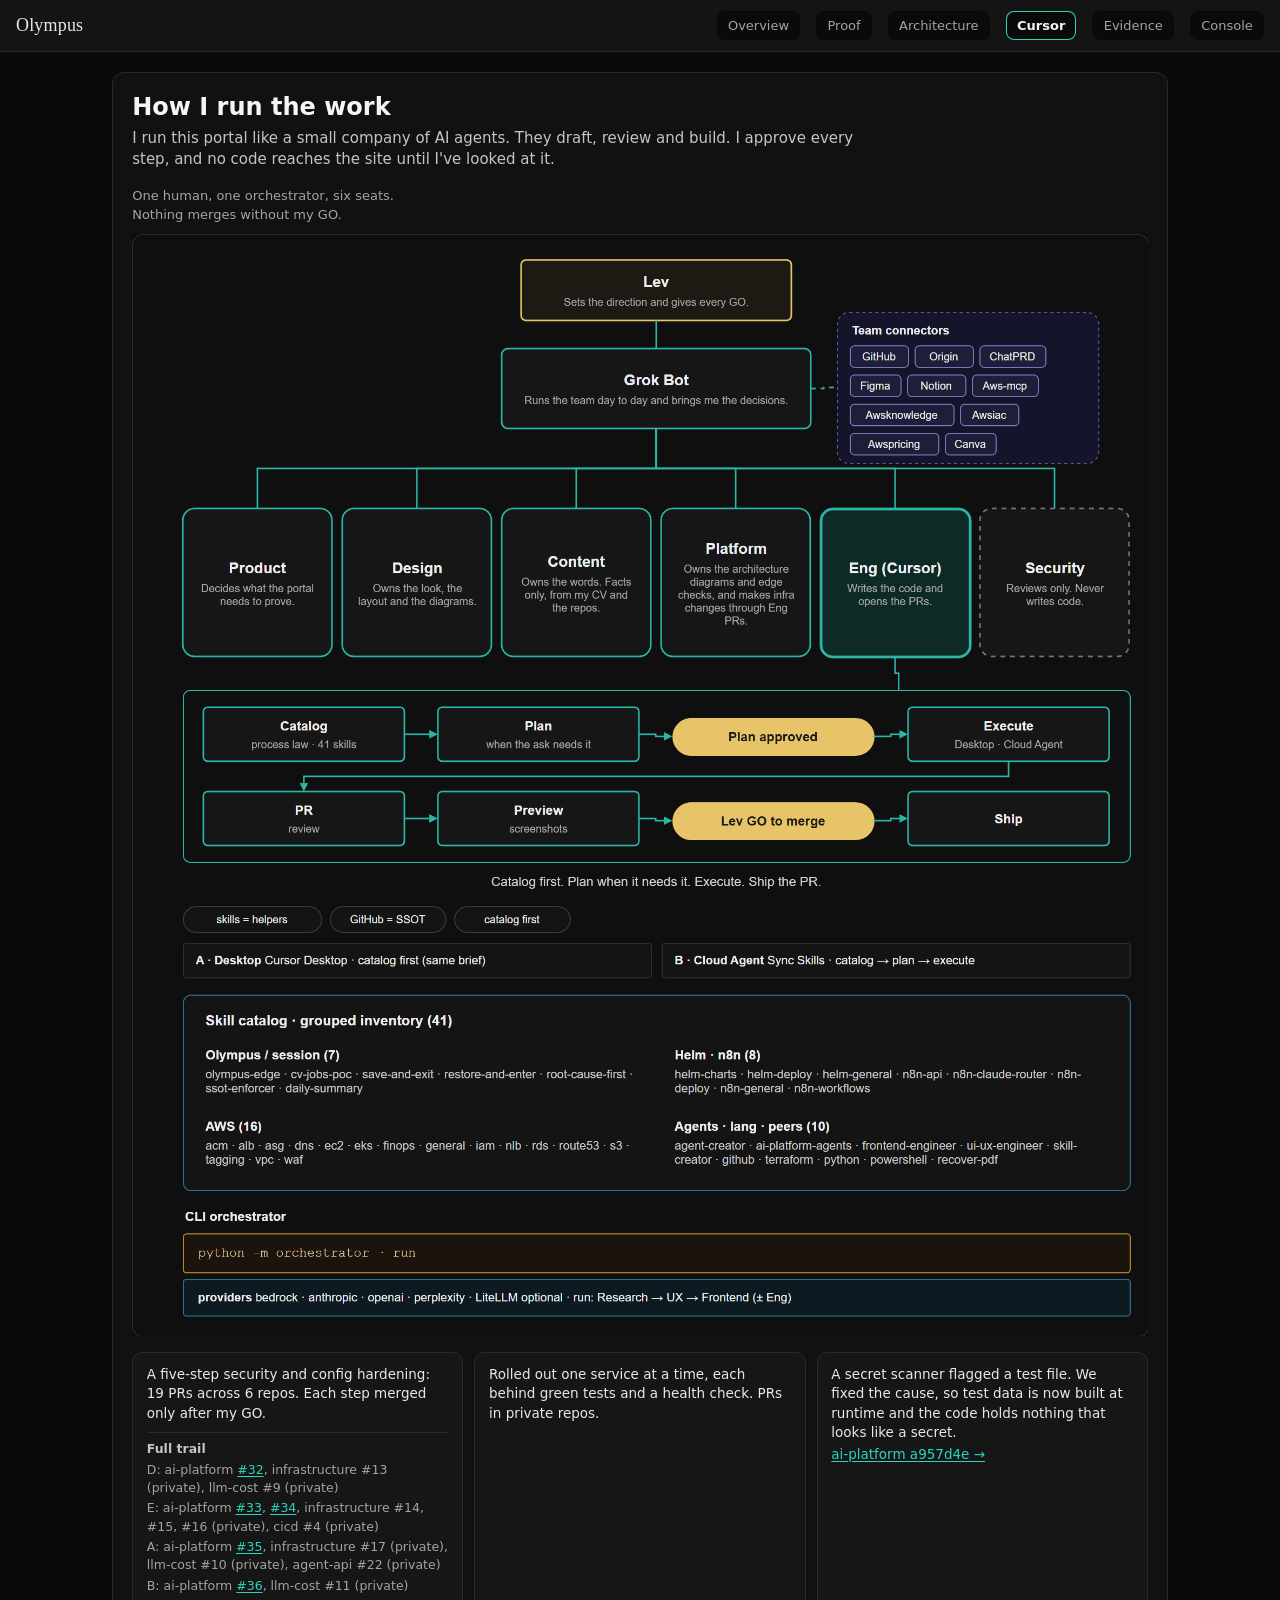
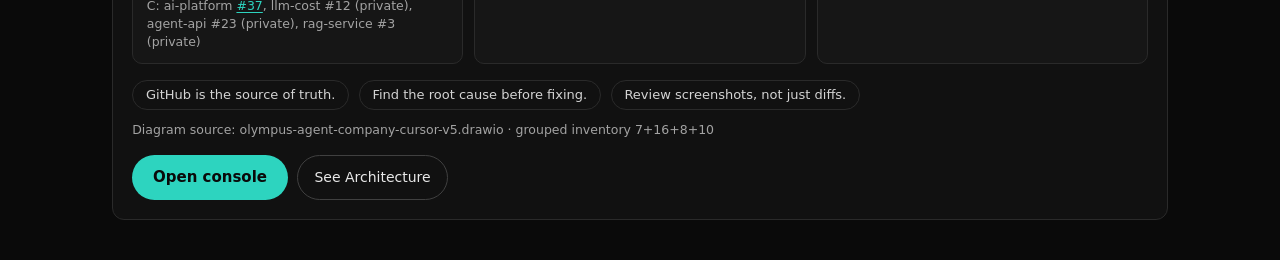
==== commit ea39fcf3: "Tighten the cursor page copy and role-card padding. Drop the private PR list on chip 2 and the Terra" ====
--- a/olympus/cursor/index.html
+++ b/olympus/cursor/index.html
@@ -34,7 +34,6 @@
           height="2040"
           alt="Lev sets the direction. Grok Bot runs the team beside the team connectors. Six seats: Product, Design, Content, Platform, Eng highlighted, Security dashed. Two-row flow: Catalog, Plan, Plan approved, Execute, then PR, Preview, Lev GO to merge, Ship. Grouped skill inventory 7, 16, 8, and 10. CLI orchestrator providers: bedrock, anthropic, openai, perplexity.">
       </figure>
-      <p class="under-flow">Code ships by PR, behind my GO. Fixes made live during an incident get written back into Terraform afterward.</p>
       <ul class="proof-chips">
         <li>
           <p>A five-step security and config hardening: 19 PRs across 6 repos. Each step merged only after my GO.</p>
@@ -49,7 +48,6 @@
         </li>
         <li>
           <p>Rolled out one service at a time, each behind green tests and a health check. PRs in private repos.</p>
-          <p class="private-refs">agent-api #24, rag-service #4, mcp-server #3</p>
         </li>
         <li>
           <p>A secret scanner flagged a test file. We fixed the cause, so test data is now built at runtime and the code holds nothing that looks like a secret.</p>
--- a/olympus/styles.css
+++ b/olympus/styles.css
@@ -1893,13 +1893,6 @@
   background: #0b0b0b;
 }
 
-.page-cursor .under-flow {
-  margin: 0.6rem 0 0;
-  color: #c4c4c4;
-  font-size: 13.5px;
-  text-align: center;
-}
-
 .page-cursor .proof-chips {
   display: grid;
   grid-template-columns: repeat(3, 1fr);
@@ -1941,12 +1934,6 @@
   font-weight: 600;
 }
 
-.page-cursor .private-refs {
-  margin-top: 0.55rem;
-  color: #a3a3a3;
-  font-size: 12.5px;
-}
-
 .page-cursor .proof-chips a {
   color: var(--accent);
 }
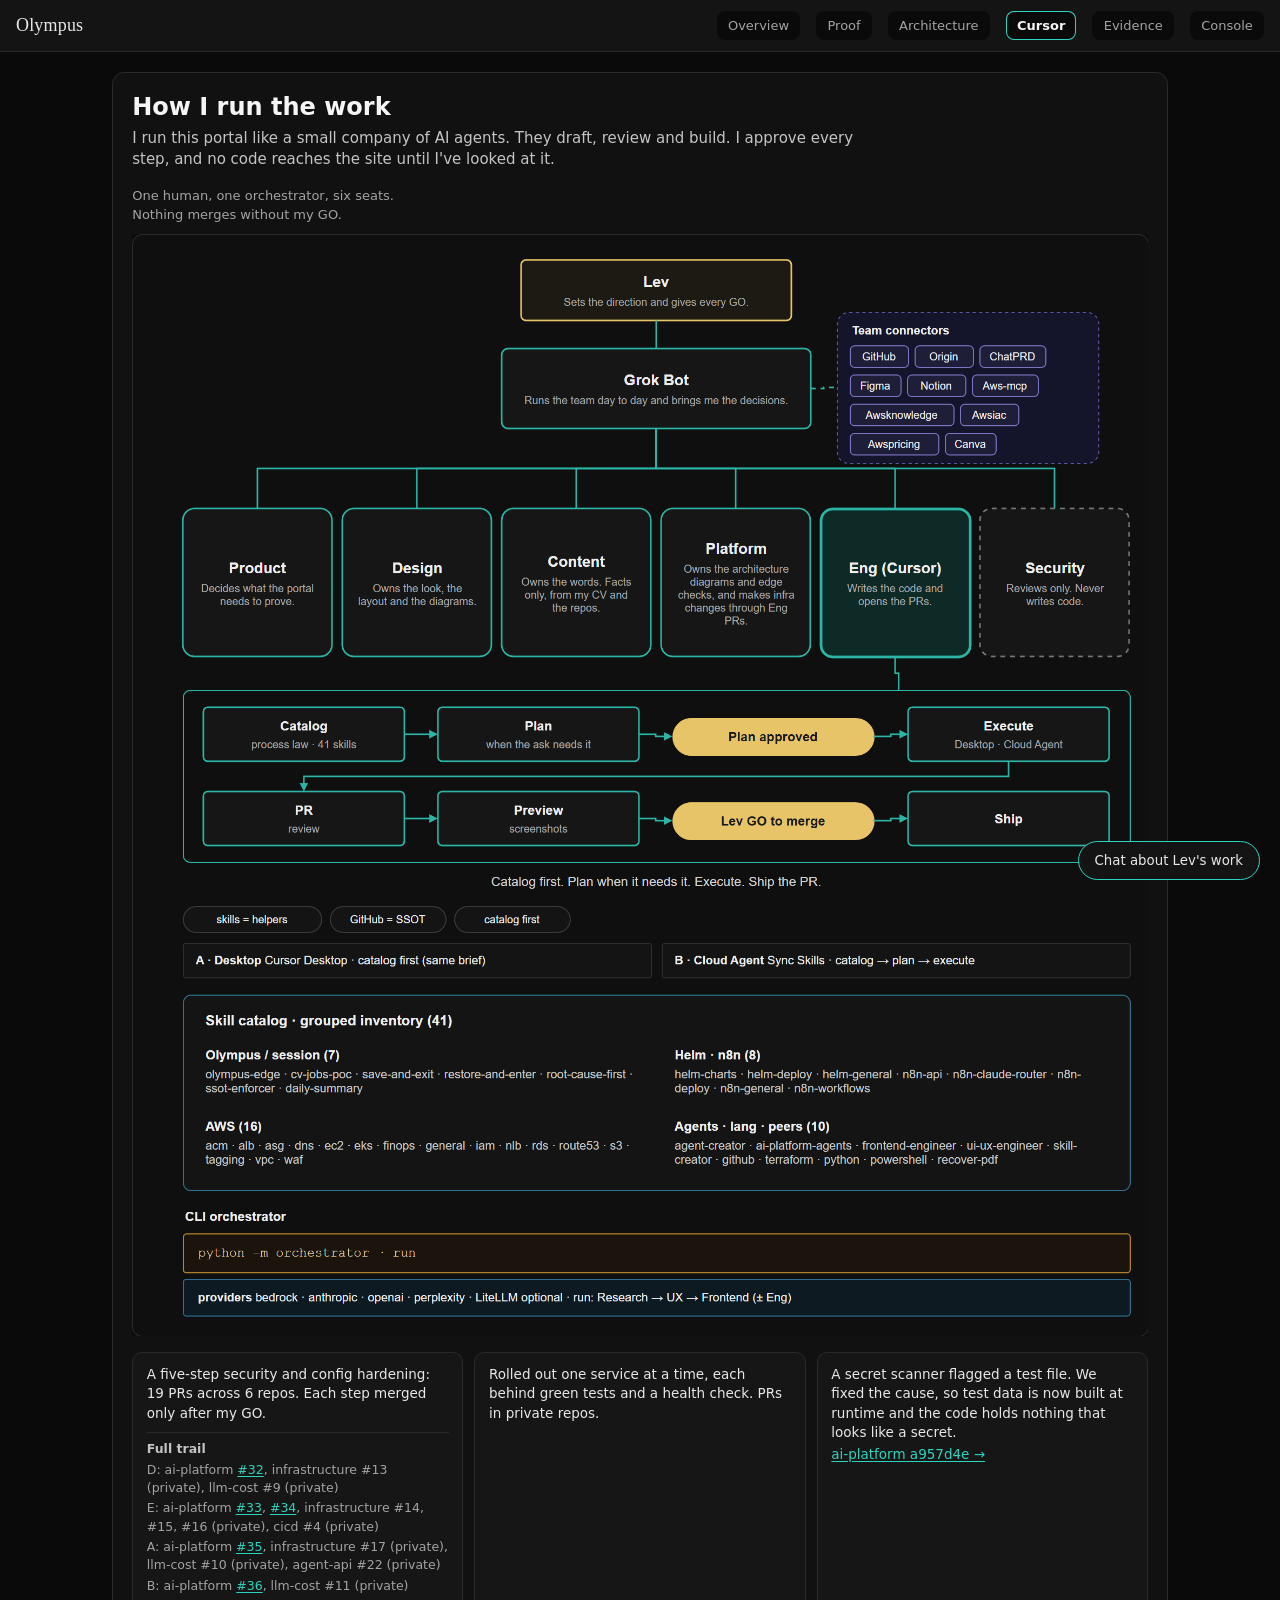
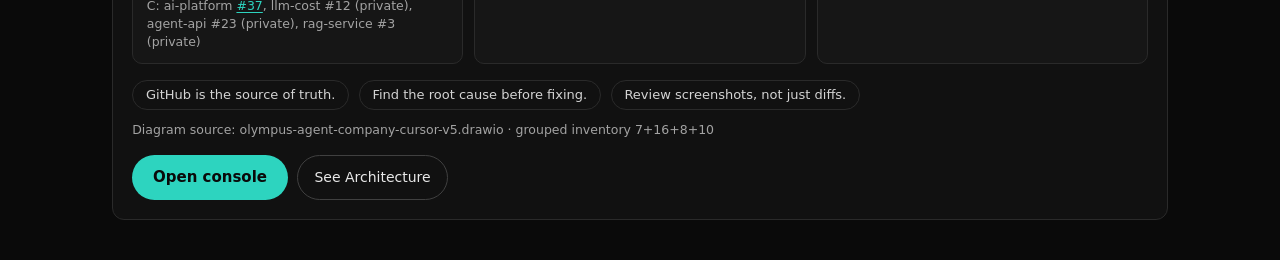
==== commit b7486d0b: "feat(olympus): add the CV chat helper against a stubbed model Limits and locked copy live in olympus" ====
--- a/olympus/cursor/index.html
+++ b/olympus/cursor/index.html
@@ -66,5 +66,6 @@
       </div>
     </section>
   </main>
+  <script src="../chat.js"></script>
 </body>
 </html>
--- a/olympus/styles.css
+++ b/olympus/styles.css
@@ -1999,3 +1999,188 @@
     grid-template-columns: 1fr;
   }
 }
+
+.chat-bubble,
+.chat-panel,
+.chat-panel button,
+.chat-panel a,
+.chat-panel input {
+  font-family: var(--font-sans);
+}
+
+.chat-bubble {
+  position: fixed;
+  right: 1.25rem;
+  bottom: 1.25rem;
+  z-index: 40;
+  border: 1px solid var(--accent);
+  border-radius: 999px;
+  background: #141414;
+  color: #e8e8e8;
+  padding: 0.7rem 1rem;
+  cursor: pointer;
+}
+
+.chat-panel {
+  position: fixed;
+  right: 1.25rem;
+  bottom: 4.75rem;
+  z-index: 40;
+  display: flex;
+  flex-direction: column;
+  gap: 0.75rem;
+  width: min(22rem, calc(100vw - 1.5rem));
+  max-height: min(32rem, calc(100vh - 6rem));
+  padding: 1rem;
+  border: 1px solid var(--border);
+  border-radius: 12px;
+  background: #141414;
+  color: #e8e8e8;
+  box-shadow: 0 12px 40px rgba(0, 0, 0, 0.45);
+}
+
+.chat-panel[hidden] {
+  display: none;
+}
+
+.chat-bubble:focus,
+.chat-panel button:focus,
+.chat-panel a:focus,
+.chat-panel input:focus {
+  outline: 2px solid var(--focus);
+  outline-offset: 2px;
+}
+
+.chat-head {
+  display: flex;
+  align-items: center;
+  justify-content: space-between;
+  gap: 0.5rem;
+}
+
+.chat-head h2 {
+  margin: 0;
+  font-size: 1rem;
+  color: #e8e8e8;
+}
+
+.chat-log {
+  overflow: auto;
+  display: flex;
+  flex-direction: column;
+  gap: 0.75rem;
+}
+
+.chat-opener,
+.chat-answer,
+.chat-note {
+  margin: 0;
+  color: #e8e8e8;
+}
+
+.chat-suggestions {
+  display: flex;
+  flex-direction: column;
+  gap: 0.4rem;
+  margin: 0;
+  padding: 0;
+  list-style: none;
+}
+
+.chat-suggestions button,
+.chat-send,
+.chat-close {
+  border: 1px solid var(--border);
+  border-radius: 8px;
+  background: #0a0a0a;
+  color: #e8e8e8;
+  text-align: left;
+  padding: 0.45rem 0.6rem;
+  cursor: pointer;
+}
+
+.chat-label {
+  display: block;
+  margin-top: 0.35rem;
+  color: var(--accent);
+  font-size: 0.8rem;
+}
+
+.chat-switch {
+  margin: 0;
+  color: #a3a3a3;
+  font-size: 0.85rem;
+}
+
+.chat-privacy {
+  margin: 0;
+  color: #a3a3a3;
+  font-size: 0.8rem;
+}
+
+.chat-form {
+  display: flex;
+  gap: 0.4rem;
+}
+
+.chat-form input {
+  flex: 1;
+  border: 1px solid var(--border);
+  border-radius: 8px;
+  background: #0a0a0a;
+  color: #e8e8e8;
+  padding: 0.5rem 0.6rem;
+}
+
+.chat-form input:disabled {
+  opacity: 0.55;
+}
+
+.chat-dots {
+  display: flex;
+  gap: 0.3rem;
+  margin: 0;
+  padding: 0.4rem 0;
+}
+
+.chat-dots i {
+  width: 0.45rem;
+  height: 0.45rem;
+  border-radius: 50%;
+  background: #a3a3a3;
+  animation: chat-blink 1s infinite;
+}
+
+.chat-dots i:nth-child(2) {
+  animation-delay: 0.15s;
+}
+
+.chat-dots i:nth-child(3) {
+  animation-delay: 0.3s;
+}
+
+@keyframes chat-blink {
+  50% {
+    opacity: 0.35;
+  }
+}
+
+@media (prefers-reduced-motion: reduce) {
+  .chat-dots i {
+    animation: none;
+    opacity: 0.85;
+  }
+}
+
+@media (max-width: 480px) {
+  .chat-bubble {
+    right: 0.75rem;
+    bottom: 0.75rem;
+  }
+
+  .chat-panel {
+    right: 0.75rem;
+    bottom: 4.25rem;
+    width: calc(100vw - 1.5rem);
+  }
+}
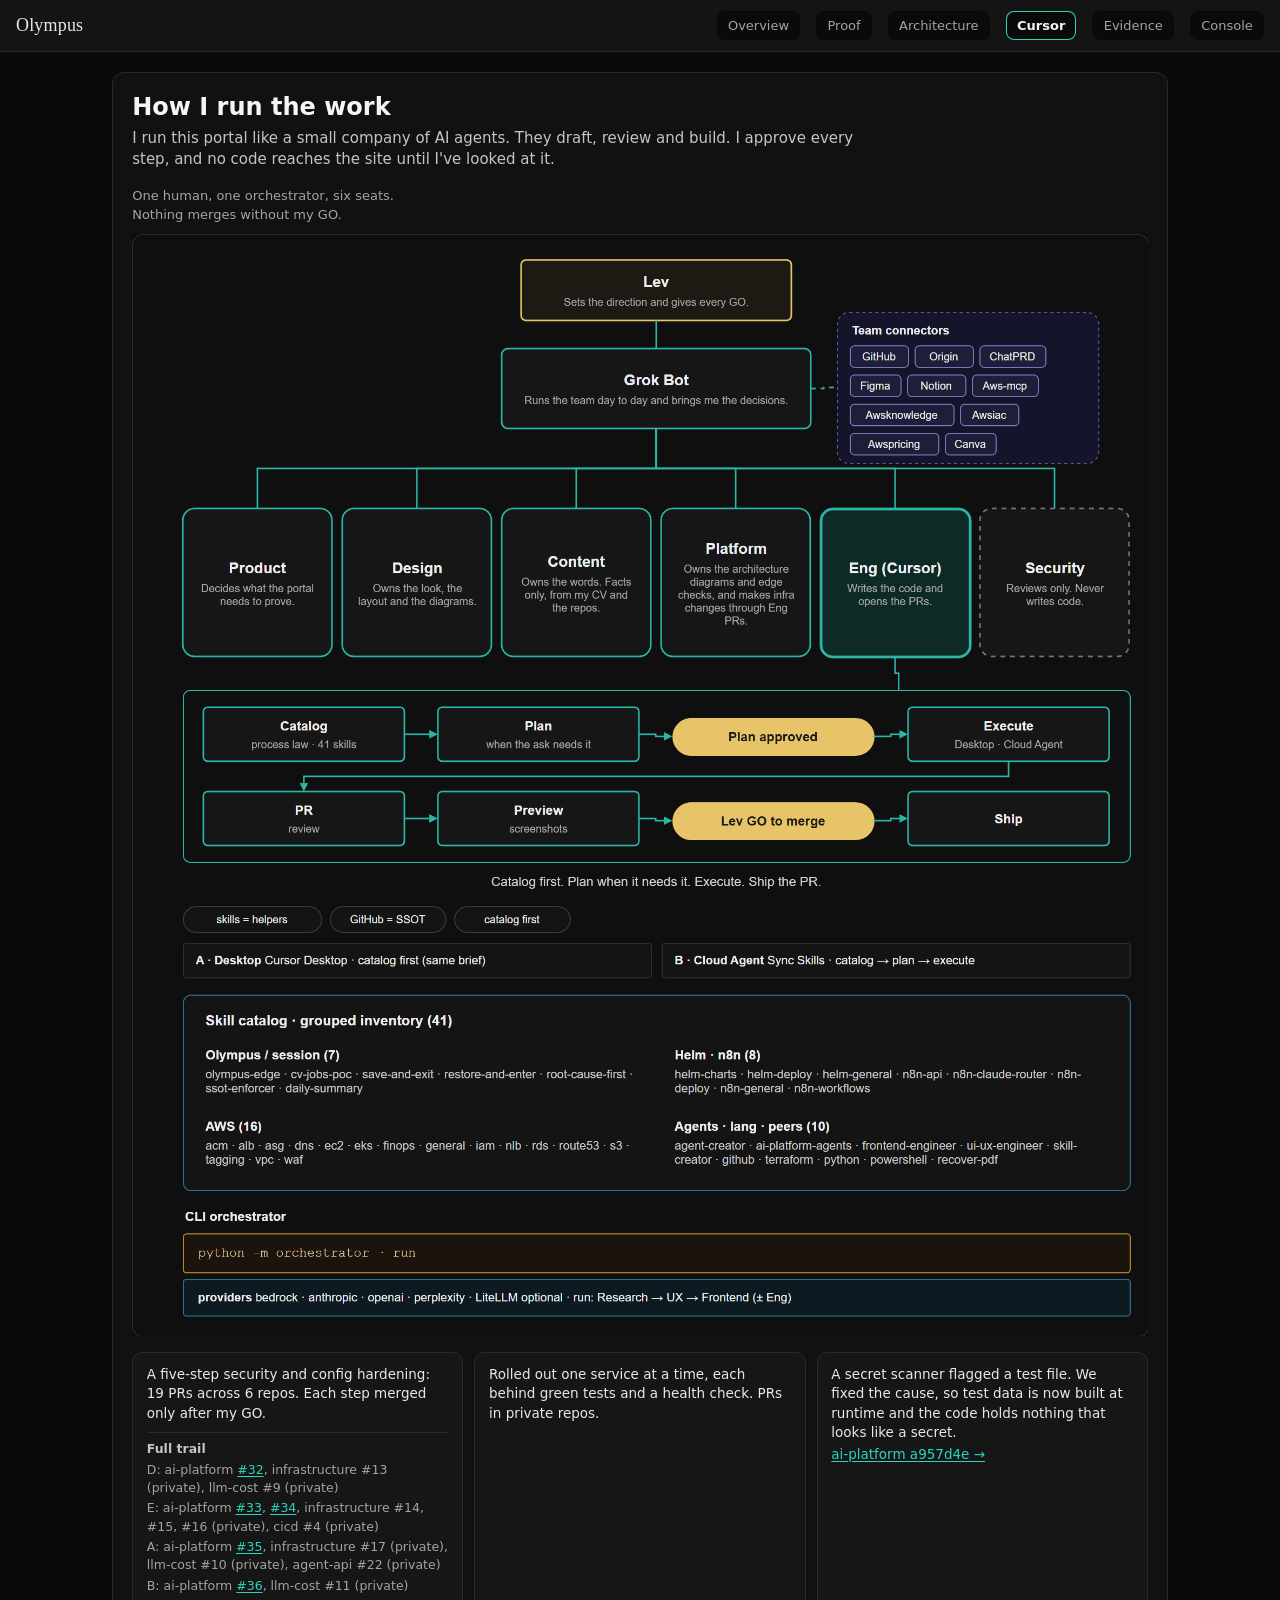
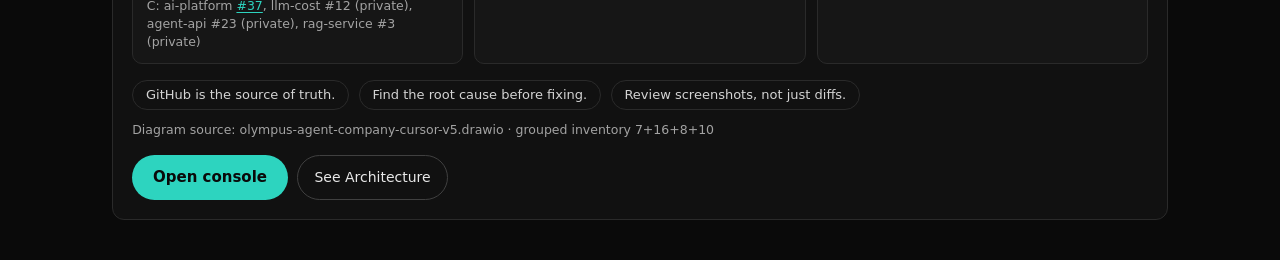
==== commit f602e395: "Mount Olympus chat from the page list in chat-policy.json. #49 rewrote evidence.html and dropped the" ====
--- a/olympus/cursor/index.html
+++ b/olympus/cursor/index.html
@@ -66,6 +66,5 @@
       </div>
     </section>
   </main>
-  <script src="../chat.js"></script>
 </body>
 </html>
--- a/olympus/styles.css
+++ b/olympus/styles.css
@@ -718,7 +718,7 @@
   display: block;
   width: 100%;
   height: auto;
-  min-width: 64rem;
+  min-width: 0;
 }
 
 .hub-fallback {
@@ -731,6 +731,12 @@
   margin: 0 0 0.75rem;
   color: var(--text);
   font-size: 1rem;
+}
+
+.hub-glossary .console-subline {
+  margin: -0.4rem 0 0.9rem;
+  color: var(--muted);
+  font-size: 0.9rem;
 }
 
 .hub-glossary dl {
@@ -790,6 +796,64 @@
   background: var(--bg-panel);
 }
 
+.console-nav button:focus-visible {
+  outline: 2px solid var(--focus);
+  outline-offset: 2px;
+}
+
+.console-panel .panel-tag {
+  margin: 0 0 0.9rem;
+}
+
+.console-panel .panel-diagram {
+  margin: 0 0 1rem;
+}
+
+.console-panel .panel-diagram img {
+  display: block;
+  max-width: 100%;
+  height: auto;
+}
+
+.console-panel .panel-lines {
+  margin: 0 0 1rem;
+  padding: 0;
+  list-style: none;
+  display: grid;
+  gap: 0.5rem;
+}
+
+.console-panel .panel-lines li {
+  color: var(--muted);
+  font-size: 0.9rem;
+}
+
+.console-panel .panel-lines strong {
+  color: var(--text);
+  font-weight: 600;
+}
+
+.console-panel .flow-cards {
+  display: grid;
+  grid-template-columns: repeat(auto-fit, minmax(12rem, 1fr));
+  gap: 0.6rem;
+  margin: 0.9rem 0 1rem;
+}
+
+.console-panel .flow-cards .card h3 {
+  margin: 0 0 0.3rem;
+  font-family: var(--font-sans);
+  font-size: 0.85rem;
+  font-weight: 600;
+  color: var(--accent);
+}
+
+.console-panel .flow-cards .card p {
+  margin: 0;
+  color: var(--muted);
+  font-size: 0.75rem;
+}
+
 .page-console .console-panel {
   width: 100%;
   max-width: none;
@@ -1503,6 +1567,25 @@
   .page-proof .proof-columns {
     grid-template-columns: 1fr;
     row-gap: 2rem;
+  }
+
+  .page-proof .sell-card {
+    flex: 1 1 auto;
+    width: 100%;
+    max-width: 100%;
+    min-width: 0;
+    padding: 1.25rem 1.1rem 1.2rem;
+  }
+
+  .page-proof .sell-card h1 {
+    font-size: clamp(1.6rem, 8vw, 2rem);
+    overflow-wrap: anywhere;
+  }
+
+  .page-proof .sell-card,
+  .page-proof .proof-lines li,
+  .page-proof .timeline-rail li {
+    overflow-wrap: anywhere;
   }
 }
 
@@ -1576,6 +1659,24 @@
   border-radius: 14px;
 }
 
+.page-console .sleep-poster {
+  display: none;
+}
+
+.sleep-panel .panel-diagram {
+  margin: 0 0 1rem;
+}
+
+.sleep-panel .panel-diagram img {
+  display: block;
+  max-width: 100%;
+  height: auto;
+}
+
+.page-console .sleep-card {
+  grid-template-columns: minmax(0, 1fr);
+}
+
 .sleep-poster {
   position: relative;
   aspect-ratio: 16 / 10;
@@ -2172,6 +2273,28 @@
   }
 }
 
+body.page-console:has(.console-shell) .chat-bubble {
+  left: 0.75rem;
+  right: auto;
+  bottom: 1.25rem;
+  max-width: 12.5rem;
+  box-sizing: border-box;
+  white-space: nowrap;
+  transition: opacity 150ms ease;
+}
+
+body.page-console:has(.console-shell) .chat-bubble.dock-hidden {
+  opacity: 0;
+  visibility: hidden;
+  pointer-events: none;
+}
+
+@media (prefers-reduced-motion: reduce) {
+  body.page-console:has(.console-shell) .chat-bubble {
+    transition: none;
+  }
+}
+
 @media (max-width: 480px) {
   .chat-bubble {
     right: 0.75rem;
@@ -2184,3 +2307,82 @@
     width: calc(100vw - 1.5rem);
   }
 }
+
+/* Evidence — scoped to main.ev */
+.ev { max-width: var(--max); margin: 0 auto; padding: 4rem 1.25rem 3rem; }
+.ev h1, .ev h2, .ev h3, .ev p { margin: 0; }
+.ev-hero { display: grid; grid-template-columns: minmax(0,1fr) minmax(0,1.15fr); gap: 2.5rem; align-items: center; margin-bottom: 3rem; }
+.ev-eyebrow { font-family: var(--font-mono); font-size: 12px; letter-spacing: .14em; text-transform: uppercase; color: var(--accent); margin-bottom: .9rem !important; }
+.ev-hero h1 { font-family: var(--font-serif); font-weight: 400; font-size: clamp(2.2rem, 5vw, 3.6rem); line-height: 1.05; color: var(--text-strong); letter-spacing: -.01em; }
+.ev-sub { margin-top: 1.1rem !important; font-size: 1.1rem; color: var(--muted); max-width: 30rem; }
+.ev-stats { list-style: none; padding: 0; margin: 2rem 0 0; display: flex; flex-wrap: wrap; gap: 1rem; }
+.ev-stats li { padding: .9rem 1.4rem; border: 1px solid var(--border); background: var(--bg-elev); min-width: 7.5rem; }
+.ev-stats strong { display: block; font-family: var(--font-serif); font-weight: 400; font-size: 2.6rem; line-height: 1; color: var(--accent); }
+.ev-stats span { font-family: var(--font-mono); font-size: 12px; text-transform: uppercase; letter-spacing: .1em; color: var(--muted); }
+.ev-card { display: block; padding: 1.4rem 1.5rem; border: 1px solid var(--border); background: var(--bg-elev); min-width: 0; overflow-wrap: anywhere; }
+.ev-card h3 { font-size: 1rem; color: var(--text-strong); margin-bottom: .5rem !important; }
+.ev-card p { color: var(--text); }
+.ev-hero-card { padding: 2.25rem; border-color: rgba(45,212,191,.45); background: linear-gradient(160deg, rgba(45,212,191,.09), var(--bg-elev) 55%); box-shadow: 0 0 0 1px rgba(45,212,191,.08), 0 24px 60px -30px rgba(45,212,191,.35); }
+.ev-hero-card h2 { font-size: 1.6rem; color: var(--text-strong); }
+.ev-hero-line { font-size: 1.2rem; line-height: 1.5; color: var(--text-strong); margin: 1.1rem 0 1.75rem !important; }
+.ev-actions { display: flex; flex-wrap: wrap; gap: .75rem; }
+.ev-actions .btn { padding: .75rem 1.2rem; font-size: 1rem; }
+.ev-private { color: var(--muted); font-size: .95rem; padding: 1rem 0; border-top: 1px solid var(--border); margin-bottom: 2rem !important; }
+.ev-group { margin-bottom: 2.5rem; }
+.ev-group-title { font-family: var(--font-serif); font-weight: 400; font-size: 1.5rem; color: var(--text-strong); margin-bottom: 1rem !important; }
+.ev-grid { display: grid; grid-template-columns: repeat(auto-fit, minmax(min(100%, 15rem), 1fr)); gap: 1rem; }
+.lock { color: var(--muted); font-size: .8em; margin-right: .5rem; }
+.ev-split { display: grid; grid-template-columns: repeat(auto-fit, minmax(min(100%, 20rem), 1fr)); gap: 1rem 1.5rem; }
+.ev-card-hl { border-left: 3px solid var(--accent); }
+.ev-card-hl p { font-size: 1.05rem; color: var(--text-strong); }
+.ev-card-link { text-decoration: none; color: var(--text); }
+.ev-card-link p { color: var(--accent); }
+.ev-card-link:hover, .ev-card-link:focus-visible { border-color: var(--accent); }
+.ev-foot { margin-top: 3rem; padding-top: 1.25rem; border-top: 1px solid var(--border); display: flex; flex-wrap: wrap; justify-content: flex-end; gap: .75rem; color: var(--muted); font-size: .875rem; }
+.ev-verified { font-family: var(--font-mono); font-size: 12px; color: var(--muted); }
+.ev-verified span { color: var(--accent); }
+.ev a:focus-visible { outline: 2px solid var(--focus); outline-offset: 3px; }
+@media (max-width: 760px) {
+  .ev { padding-top: 2.5rem; }
+  .ev-hero { grid-template-columns: 1fr; gap: 1.75rem; }
+  .ev-hero-card { padding: 1.5rem; }
+}
+
+@media (max-width: 480px) {
+  .page-evidence .ev {
+    padding-top: 1.25rem;
+    padding-bottom: 5.5rem;
+  }
+  .page-evidence .ev-stats {
+    margin-top: 1rem;
+  }
+  .page-evidence .ev-hero {
+    gap: 1rem;
+  }
+  .page-evidence .ev-hero-line {
+    margin: 0.75rem 0 1rem !important;
+  }
+  .page-evidence .ev-hero-card {
+    padding-top: 1.15rem;
+  }
+}
+/* Brightness pass */
+.ev .ev-hero h1, .ev .ev-card h3, .ev .ev-hero-card h2, .ev .ev-group-title, .ev .ev-hero-line { color: #f5f5f5; opacity: 1; }
+.ev .ev-sub, .ev .ev-card p, .ev .ev-private { color: #e8e8e8; opacity: 1; }
+.ev .ev-stats strong { color: #2dd4bf; }
+.ev .ev-stats span { color: #e8e8e8; }
+.ev .ev-card-link p { color: #2dd4bf; }
+.ev .ev-foot, .ev .ev-verified { color: #a3a3a3; }
+.ev .ev-hero-card p.ev-hero-line { color: #f5f5f5; }
+/* Copy pass */
+.ev .ev-kicker { font-family: var(--font-mono); font-size: 12px; letter-spacing: .1em; text-transform: uppercase; color: #2dd4bf; margin-bottom: .5rem; }
+.ev .ev-card-link p.ev-demo-line { color: #e8e8e8; }
+.ev .ev-card-link p.ev-cta { color: #2dd4bf; margin-top: .6rem; font-weight: 600; }
+.ev .ev-card p, .ev h1, .ev .ev-sub { text-wrap: pretty; }
+/* CV×Jobs product card */
+.ev-product { margin-bottom: 2.5rem; }
+.ev .ev-product-card { padding: 1.9rem 2rem; border-color: rgba(45,212,191,.35); background: linear-gradient(160deg, rgba(45,212,191,.06), var(--bg-elev) 55%); box-shadow: 0 0 0 1px rgba(45,212,191,.05), 0 20px 50px -32px rgba(45,212,191,.25); }
+.ev .ev-product-card p.ev-tag { display: inline-block; font-size: .78rem; letter-spacing: .04em; text-transform: uppercase; color: #a3a3a3; border: 1px solid var(--border); padding: .15rem .55rem; margin-bottom: .9rem !important; }
+.ev .ev-product-card h3 { font-size: 1.5rem; color: #f5f5f5; }
+.ev .ev-product-card p.ev-product-line { font-size: 1.15rem; line-height: 1.5; color: #f5f5f5; margin: .6rem 0 1.4rem !important; max-width: 46rem; }
+@media (max-width: 720px) { .ev .ev-product-card { padding: 1.4rem; } }
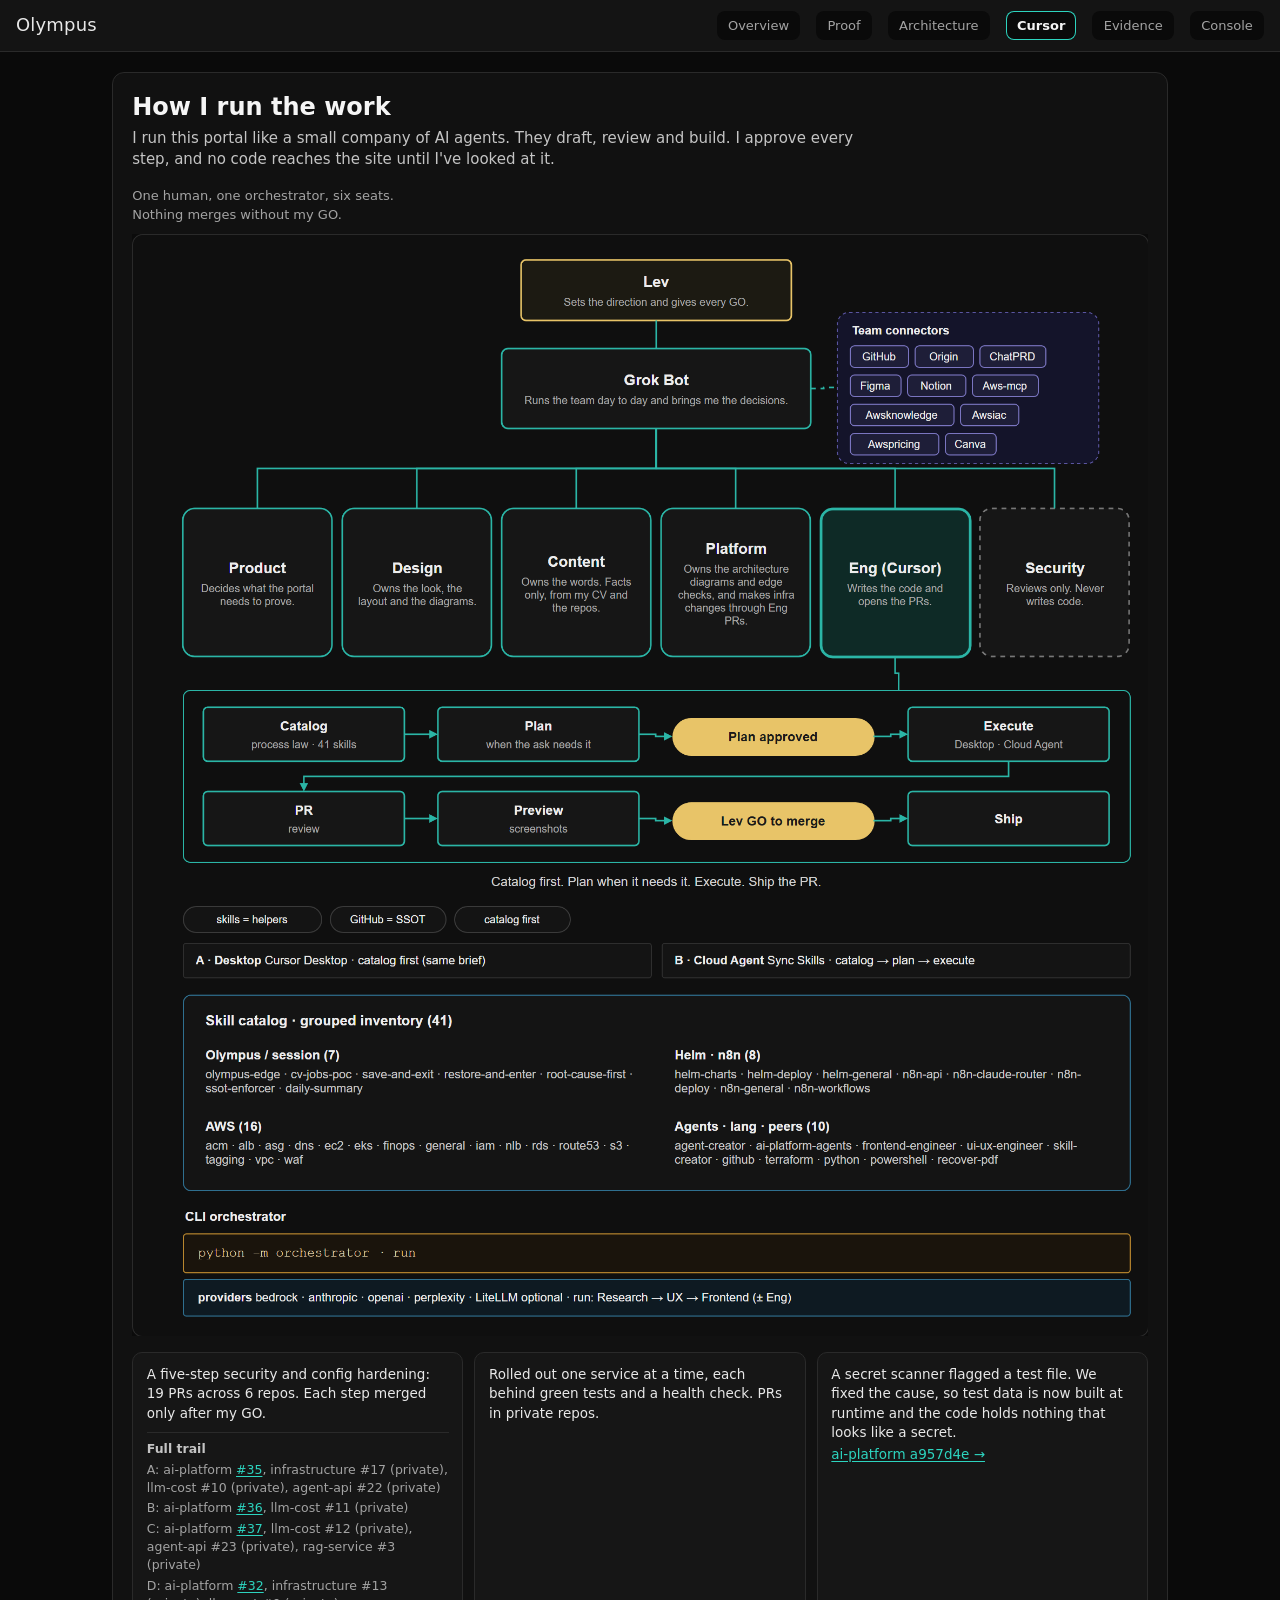
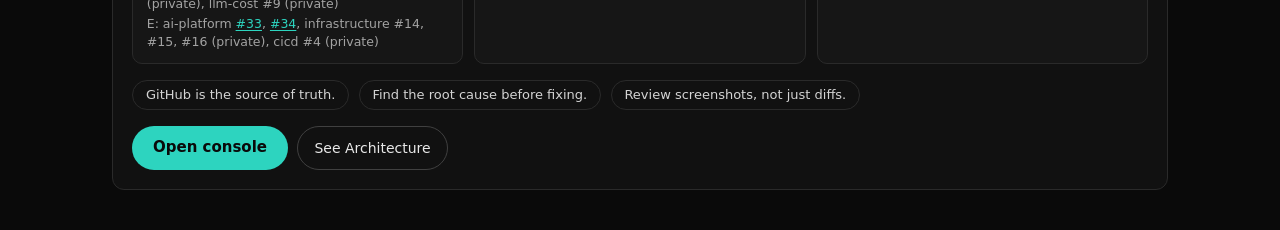
==== commit 1e13c1c6: "Update the portal copy, wake strip, and console links. Apply the accepted form lines, one Proof 70 p" ====
--- a/olympus/cursor/index.html
+++ b/olympus/cursor/index.html
@@ -39,11 +39,11 @@
           <p>A five-step security and config hardening: 19 PRs across 6 repos. Each step merged only after my GO.</p>
           <div class="trail">
             <p><strong>Full trail</strong></p>
-            <p>D: ai-platform <a rel="noopener noreferrer" target="_blank" href="https://github.com/LevKesha/ai-platform/pull/32">#32</a>, infrastructure #13 (private), llm-cost #9 (private)</p>
-            <p>E: ai-platform <a rel="noopener noreferrer" target="_blank" href="https://github.com/LevKesha/ai-platform/pull/33">#33</a>, <a rel="noopener noreferrer" target="_blank" href="https://github.com/LevKesha/ai-platform/pull/34">#34</a>, infrastructure #14, #15, #16 (private), cicd #4 (private)</p>
             <p>A: ai-platform <a rel="noopener noreferrer" target="_blank" href="https://github.com/LevKesha/ai-platform/pull/35">#35</a>, infrastructure #17 (private), llm-cost #10 (private), agent-api #22 (private)</p>
             <p>B: ai-platform <a rel="noopener noreferrer" target="_blank" href="https://github.com/LevKesha/ai-platform/pull/36">#36</a>, llm-cost #11 (private)</p>
             <p>C: ai-platform <a rel="noopener noreferrer" target="_blank" href="https://github.com/LevKesha/ai-platform/pull/37">#37</a>, llm-cost #12 (private), agent-api #23 (private), rag-service #3 (private)</p>
+            <p>D: ai-platform <a rel="noopener noreferrer" target="_blank" href="https://github.com/LevKesha/ai-platform/pull/32">#32</a>, infrastructure #13 (private), llm-cost #9 (private)</p>
+            <p>E: ai-platform <a rel="noopener noreferrer" target="_blank" href="https://github.com/LevKesha/ai-platform/pull/33">#33</a>, <a rel="noopener noreferrer" target="_blank" href="https://github.com/LevKesha/ai-platform/pull/34">#34</a>, infrastructure #14, #15, #16 (private), cicd #4 (private)</p>
           </div>
         </li>
         <li>
@@ -59,7 +59,6 @@
         <li>Find the root cause before fixing.</li>
         <li>Review screenshots, not just diffs.</li>
       </ul>
-      <p class="diagram-source">Diagram source: olympus-agent-company-cursor-v5.drawio · grouped inventory 7+16+8+10</p>
       <div class="btnrow">
         <a class="btn btn-primary" href="../console.html">Open console</a>
         <a class="btn" href="../architecture.html">See Architecture</a>
--- a/olympus/styles.css
+++ b/olympus/styles.css
@@ -102,7 +102,7 @@
 }
 
 .brand {
-  font-family: var(--font-serif);
+  font-family: var(--font-sans);
   font-size: 18px;
   font-weight: 500;
   letter-spacing: 0.01em;
@@ -160,6 +160,7 @@
 .page-console main {
   max-width: none;
   padding: 0;
+  animation: none;
 }
 
 h1,
@@ -272,7 +273,7 @@
   font-weight: 600;
   letter-spacing: 0.08em;
   text-transform: uppercase;
-  color: #737373;
+  color: #8a8a8a;
 }
 
 .timeline-rail {
@@ -388,7 +389,7 @@
 }
 
 .card.featured > p {
-  color: #737373;
+  color: #8a8a8a;
 }
 
 .card.featured a {
@@ -493,7 +494,7 @@
 
 .explore-label {
   margin: 0 0.65rem 0 0;
-  color: #737373;
+  color: #8a8a8a;
   font-size: 0.8rem;
 }
 
@@ -505,12 +506,12 @@
 
 .explore a:not(:last-child)::after {
   content: "·";
-  color: #525252;
+  color: #8a8a8a;
   margin-left: 0.75rem;
 }
 
 .explore a span {
-  color: #737373;
+  color: #8a8a8a;
 }
 
 .explore a:hover {
@@ -542,7 +543,7 @@
 }
 
 .diagram-kicker {
-  color: #737373;
+  color: #8a8a8a;
   font-size: 13px;
   margin-bottom: 0.65rem;
 }
@@ -579,7 +580,7 @@
 
 .diagram-hero figcaption {
   padding: 0.55rem 1rem 0;
-  color: #737373;
+  color: #8a8a8a;
   font-size: 0.8rem;
 }
 
@@ -1334,7 +1335,7 @@
 
 .quiet-block {
   margin-top: 2rem;
-  color: #737373;
+  color: #8a8a8a;
 }
 
 .quiet-block h2 {
@@ -1343,12 +1344,12 @@
   font-weight: 600;
   letter-spacing: 0.08em;
   text-transform: uppercase;
-  color: #525252;
+  color: #8a8a8a;
 }
 
 .quiet-block .timeline-rail li,
 .quiet-block .chip-row .badge {
-  color: #737373;
+  color: #8a8a8a;
   border-top-color: #333;
 }
 
@@ -1386,7 +1387,6 @@
   display: block;
   width: 100%;
   height: auto;
-  background: #fff;
 }
 
 .arch-block h2 {
@@ -1413,7 +1413,7 @@
 .arch-footer .note,
 .cursor-note {
   margin: 0;
-  color: #737373;
+  color: #8a8a8a;
   font-size: 0.8rem;
 }
 
@@ -1430,7 +1430,7 @@
 
 .work-kicker {
   margin: 0 0 0.4rem;
-  color: #737373;
+  color: #8a8a8a;
   font-size: 0.75rem;
 }
 
@@ -1506,7 +1506,7 @@
 
 .raster-well figcaption {
   margin-top: 0.4rem;
-  color: #737373;
+  color: #8a8a8a;
   font-family: var(--font-mono);
   font-size: 0.68rem;
 }
@@ -1673,6 +1673,22 @@
   height: auto;
 }
 
+.sleep-panel .panel-diagram img.sleep-strip-phone {
+  display: none;
+}
+
+@media (max-width: 640px) {
+  .sleep-panel .panel-diagram img.sleep-strip-desk {
+    display: none;
+  }
+
+  .sleep-panel .panel-diagram img.sleep-strip-phone {
+    display: block;
+    max-width: 100%;
+    height: auto;
+  }
+}
+
 .page-console .sleep-card {
   grid-template-columns: minmax(0, 1fr);
 }
@@ -1745,12 +1761,27 @@
 
 .sleep-dot.is-wait {
   background: var(--focus);
-  animation: sleep-pulse 1.4s infinite;
 }
 
 .sleep-dot.is-live {
   background: #4ade80;
-  animation: sleep-pulse 2s infinite;
+}
+
+.sleep-status {
+  color: var(--text);
+  font-weight: 600;
+}
+
+.sleep-spin-text {
+  position: absolute;
+  width: 1px;
+  height: 1px;
+  margin: -1px;
+  padding: 0;
+  overflow: hidden;
+  clip: rect(0, 0, 0, 0);
+  white-space: nowrap;
+  border: 0;
 }
 
 @keyframes sleep-pulse {
@@ -1817,6 +1848,14 @@
   padding: 0.3rem 0;
 }
 
+.sleep-steps .sleep-ok,
+.sleep-steps .sleep-pend,
+.sleep-steps .sleep-spin {
+  flex: 0 0 14px;
+  width: 14px;
+  text-align: left;
+}
+
 .sleep-ok { color: #4ade80; }
 .sleep-pend { color: #8a8a8a; }
 
@@ -1826,7 +1865,6 @@
   border: 2px solid #444;
   border-top-color: var(--accent);
   border-radius: 50%;
-  animation: sleep-spin 1s linear infinite;
 }
 
 @keyframes sleep-spin {
@@ -1856,7 +1894,8 @@
 }
 
 .sleep-form input[type="text"],
-.sleep-form input[type="email"] {
+.sleep-form input[type="email"],
+.sleep-form input[type="datetime-local"] {
   padding: 0.45rem 0.65rem;
   border: 1px solid var(--border);
   border-radius: 8px;
@@ -1864,6 +1903,7 @@
   color: var(--text);
   font: inherit;
   font-size: 14px;
+  color-scheme: dark;
 }
 
 .sleep-radios {
@@ -1948,6 +1988,19 @@
   .sleep-spin {
     animation: none;
   }
+
+  .sleep-spin {
+    visibility: hidden;
+  }
+
+  .sleep-spin-text {
+    position: static;
+    width: auto;
+    height: auto;
+    margin: 0;
+    overflow: visible;
+    clip: auto;
+  }
 }
 
 /* /cursor — column contract: the diagram image width is the content column; height is auto. */
@@ -2055,12 +2108,6 @@
   border-radius: 999px;
   color: #d4d4d4;
   font-size: 13px;
-}
-
-.page-cursor .diagram-source {
-  margin: 0.7rem 0 0;
-  color: #a3a3a3;
-  font-size: 12.5px;
 }
 
 .page-cursor .btnrow {
@@ -2249,15 +2296,10 @@
   height: 0.45rem;
   border-radius: 50%;
   background: #a3a3a3;
-  animation: chat-blink 1s infinite;
-}
-
-.chat-dots i:nth-child(2) {
-  animation-delay: 0.15s;
-}
-
-.chat-dots i:nth-child(3) {
-  animation-delay: 0.3s;
+}
+
+.page-console .chat-dots i {
+  opacity: 0.85;
 }
 
 @keyframes chat-blink {
@@ -2280,7 +2322,7 @@
   max-width: 12.5rem;
   box-sizing: border-box;
   white-space: nowrap;
-  transition: opacity 150ms ease;
+  transition: none;
 }
 
 body.page-console:has(.console-shell) .chat-bubble.dock-hidden {
@@ -2349,20 +2391,20 @@
 }
 
 @media (max-width: 480px) {
-  .page-evidence .ev {
+  .page-evidence:has(.chat-bubble) .ev {
     padding-top: 1.25rem;
     padding-bottom: 5.5rem;
   }
-  .page-evidence .ev-stats {
+  .page-evidence:has(.chat-bubble) .ev-stats {
     margin-top: 1rem;
   }
-  .page-evidence .ev-hero {
+  .page-evidence:has(.chat-bubble) .ev-hero {
     gap: 1rem;
   }
-  .page-evidence .ev-hero-line {
+  .page-evidence:has(.chat-bubble) .ev-hero-line {
     margin: 0.75rem 0 1rem !important;
   }
-  .page-evidence .ev-hero-card {
+  .page-evidence:has(.chat-bubble) .ev-hero-card {
     padding-top: 1.15rem;
   }
 }
@@ -2386,3 +2428,91 @@
 .ev .ev-product-card h3 { font-size: 1.5rem; color: #f5f5f5; }
 .ev .ev-product-card p.ev-product-line { font-size: 1.15rem; line-height: 1.5; color: #f5f5f5; margin: .6rem 0 1.4rem !important; max-width: 46rem; }
 @media (max-width: 720px) { .ev .ev-product-card { padding: 1.4rem; } }
+
+/* Console stills: final state, no motion. */
+.page-console,
+.page-console *,
+.page-console *::before,
+.page-console *::after {
+  animation: none !important;
+  transition: none !important;
+}
+
+.anon-preview {
+  max-width: 28rem;
+  margin: 0 0 1rem;
+  padding: 0.85rem 1rem;
+  border: 1px solid var(--border);
+  background: var(--bg-elev);
+  text-align: left;
+}
+
+.anon-kicker {
+  margin: 0;
+  color: var(--accent);
+  font-family: var(--font-mono);
+  font-size: 0.75rem;
+  letter-spacing: 0.06em;
+  text-transform: uppercase;
+}
+
+.anon-note {
+  margin: 0.35rem 0 0.75rem;
+  color: var(--muted);
+  font-size: 0.9rem;
+}
+
+.anon-row {
+  display: flex;
+  justify-content: space-between;
+  gap: 1rem;
+  padding: 0.45rem 0;
+  border-top: 1px solid var(--border);
+  color: var(--text);
+  font-size: 0.9rem;
+}
+
+.anon-mark {
+  color: var(--muted);
+}
+
+.anon-actions {
+  display: flex;
+  flex-wrap: wrap;
+  gap: 0.5rem;
+  margin: 0 0 1rem;
+}
+
+.anon-quiet {
+  margin: 0.15rem 0 0.2rem;
+  font-size: 0.85rem;
+}
+
+.anon-quiet a {
+  color: var(--muted);
+  text-decoration: underline;
+  text-underline-offset: 3px;
+}
+
+.page-console .sleep-spin {
+  display: block;
+  visibility: hidden;
+}
+
+.page-console .sleep-steps .sleep-spin-text {
+  margin-left: 0;
+  padding-left: 0;
+}
+
+.page-console .sleep-spin-text {
+  position: static;
+  width: auto;
+  height: auto;
+  margin: 0;
+  overflow: visible;
+  clip: auto;
+}
+
+.gated-panel .anon-preview {
+  width: 100%;
+}
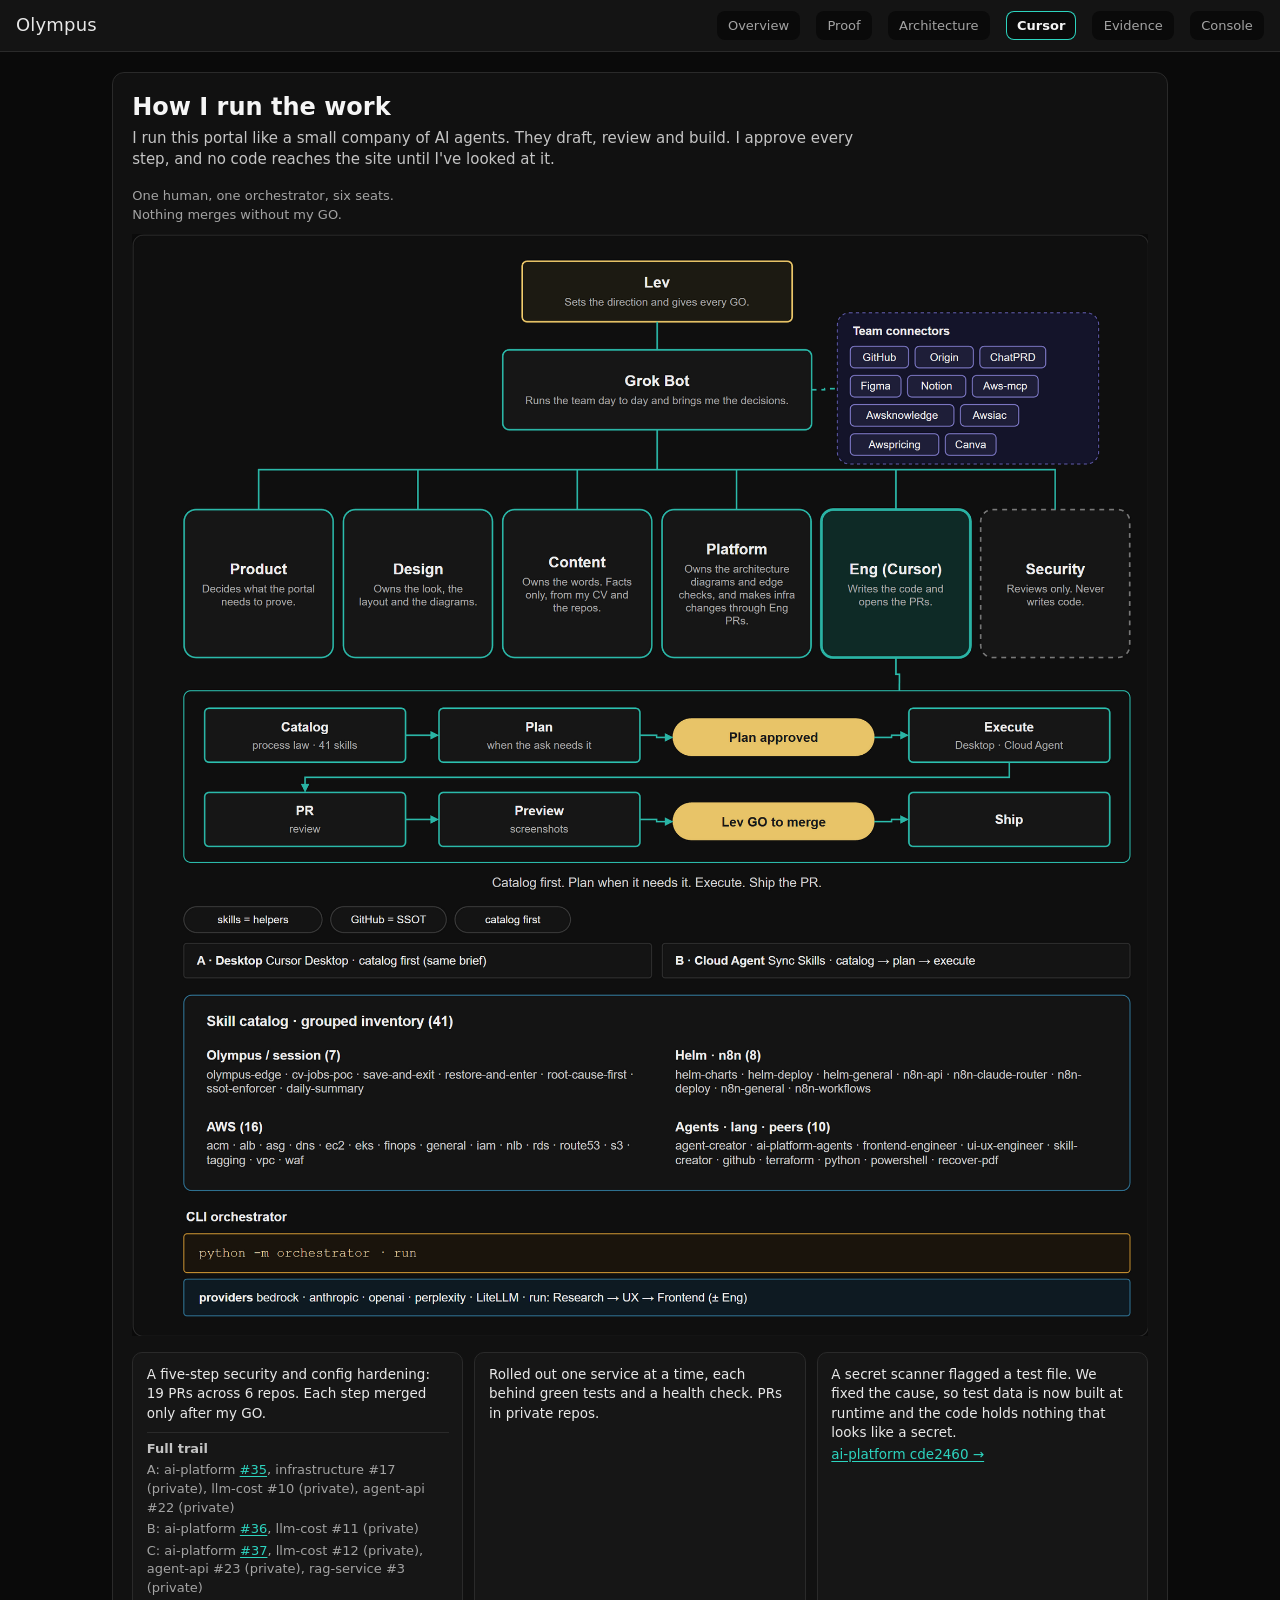
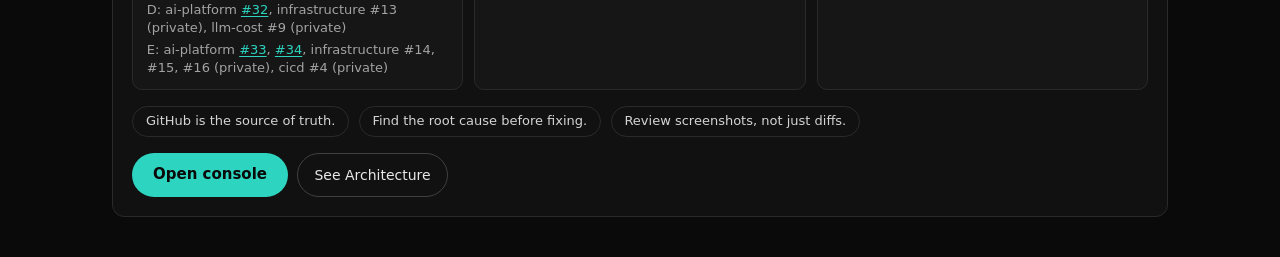
==== commit 5f52b5e6: "Align the Olympus portal with the review and CloudFront error pages. Proof, console, evidence, and a" ====
--- a/olympus/cursor/index.html
+++ b/olympus/cursor/index.html
@@ -51,7 +51,7 @@
         </li>
         <li>
           <p>A secret scanner flagged a test file. We fixed the cause, so test data is now built at runtime and the code holds nothing that looks like a secret.</p>
-          <p><a rel="noopener noreferrer" target="_blank" href="https://github.com/LevKesha/ai-platform/commit/a957d4e583a4d1e044b7530e6bd7d485477a78a5">ai-platform a957d4e →</a></p>
+          <p><a rel="noopener noreferrer" target="_blank" href="https://github.com/LevKesha/ai-platform/commit/cde2460b9f810fb4b3369c86dcc910dcfec0a2dd">ai-platform cde2460 →</a></p>
         </li>
       </ul>
       <ul class="prin">
--- a/olympus/styles.css
+++ b/olympus/styles.css
@@ -15,6 +15,8 @@
   --font-mono: ui-monospace, "Cascadia Code", Consolas, monospace;
   --max: 68rem;
   --gap: 0.75rem;
+  --arch-diagram-max: 72rem;
+  --chat-pill-height: calc(0.7rem * 2 + 1.45 * 0.9375rem + 2px);
 }
 
 *,
@@ -520,7 +522,7 @@
 }
 
 .page-architecture main {
-  max-width: none;
+  max-width: var(--arch-diagram-max);
   padding: 16px 0 2rem;
 }
 
@@ -715,6 +717,13 @@
   margin: 0;
 }
 
+.hub-zoom {
+  display: block;
+  width: 100%;
+  color: inherit;
+  text-decoration: none;
+}
+
 .hub-diagram {
   display: block;
   width: 100%;
@@ -762,6 +771,61 @@
 .console-shell {
   display: grid;
   grid-template-columns: 14rem minmax(0, 1fr);
+}
+
+.console-column {
+  min-width: 0;
+  display: flex;
+  flex-direction: column;
+}
+
+.live-dashboards {
+  margin: 0;
+  padding: 0 1.25rem 2rem;
+}
+
+.live-dashboards h2 {
+  margin: 0 0 0.35rem;
+  color: var(--text);
+  font-size: 1rem;
+}
+
+.demo-note {
+  margin: 0 0 0.75rem;
+  color: #8a8a8a;
+  font-size: 0.9rem;
+}
+
+.dash-tiles {
+  display: grid;
+  grid-template-columns: repeat(4, minmax(0, 1fr));
+  gap: 0.6rem;
+  margin: 0;
+  padding: 0;
+  list-style: none;
+}
+
+.dash-tile {
+  display: flex;
+  flex-direction: column;
+  align-items: flex-start;
+  justify-content: space-between;
+  gap: 0.75rem;
+  height: 100%;
+  border: 1px solid var(--border);
+  background: var(--bg-elev);
+  color: var(--text);
+  text-decoration: none;
+  padding: 0.75rem 0.85rem;
+  font-weight: 600;
+}
+
+.dash-name {
+  display: block;
+}
+
+.dash-tile:hover {
+  border-color: var(--accent);
 }
 
 .console-nav {
@@ -944,6 +1008,10 @@
     flex-wrap: wrap;
   }
 
+  .dash-tiles {
+    grid-template-columns: 1fr;
+  }
+
   .kvs {
     grid-template-columns: 1fr;
   }
@@ -1109,9 +1177,13 @@
   align-self: start;
 }
 
+.page-overview .sell-card h1,
+.page-proof .sell-card h1 {
+  color: #171717;
+}
+
 .page-overview .sell-card h1 {
   margin-top: 0;
-  color: #171717;
 }
 
 .page-overview .sell-card .role {
@@ -1305,6 +1377,11 @@
   margin-top: 0.15rem;
 }
 
+.page-proof #timeline-title,
+.page-proof .timeline-rail .mono {
+  font-size: 13px;
+}
+
 .page-proof .timeline-rail {
   grid-template-columns: 1fr;
   gap: 0.85rem;
@@ -1354,7 +1431,7 @@
 }
 
 .page-architecture main {
-  max-width: 72rem;
+  max-width: var(--arch-diagram-max);
   padding: 1.25rem 1rem 3rem;
 }
 
@@ -1386,6 +1463,7 @@
 .arch-block img {
   display: block;
   width: 100%;
+  max-width: var(--arch-diagram-max);
   height: auto;
 }
 
@@ -2080,7 +2158,7 @@
   padding-top: 0.45rem;
   border-top: 1px solid var(--border);
   color: #a3a3a3;
-  font-size: 12.5px;
+  font-size: 13px;
 }
 
 .page-cursor .trail strong {
@@ -2154,6 +2232,10 @@
 .chat-panel a,
 .chat-panel input {
   font-family: var(--font-sans);
+}
+
+body:has(.chat-bubble) {
+  padding-bottom: calc(var(--chat-pill-height) + 1.25rem);
 }
 
 .chat-bubble {
@@ -2250,8 +2332,12 @@
 .chat-label {
   display: block;
   margin-top: 0.35rem;
+  color: #9ca3af;
+  font-size: 13px;
+}
+
+.chat-label-rag {
   color: var(--accent);
-  font-size: 0.8rem;
 }
 
 .chat-switch {
@@ -2343,6 +2429,10 @@
     bottom: 0.75rem;
   }
 
+  body:has(.chat-bubble) {
+    padding-bottom: calc(var(--chat-pill-height) + 0.75rem);
+  }
+
   .chat-panel {
     right: 0.75rem;
     bottom: 4.25rem;
@@ -2354,13 +2444,13 @@
 .ev { max-width: var(--max); margin: 0 auto; padding: 4rem 1.25rem 3rem; }
 .ev h1, .ev h2, .ev h3, .ev p { margin: 0; }
 .ev-hero { display: grid; grid-template-columns: minmax(0,1fr) minmax(0,1.15fr); gap: 2.5rem; align-items: center; margin-bottom: 3rem; }
-.ev-eyebrow { font-family: var(--font-mono); font-size: 12px; letter-spacing: .14em; text-transform: uppercase; color: var(--accent); margin-bottom: .9rem !important; }
+.ev-eyebrow { font-family: var(--font-mono); font-size: 13px; letter-spacing: .14em; text-transform: uppercase; color: var(--accent); margin-bottom: .9rem !important; }
 .ev-hero h1 { font-family: var(--font-serif); font-weight: 400; font-size: clamp(2.2rem, 5vw, 3.6rem); line-height: 1.05; color: var(--text-strong); letter-spacing: -.01em; }
 .ev-sub { margin-top: 1.1rem !important; font-size: 1.1rem; color: var(--muted); max-width: 30rem; }
 .ev-stats { list-style: none; padding: 0; margin: 2rem 0 0; display: flex; flex-wrap: wrap; gap: 1rem; }
 .ev-stats li { padding: .9rem 1.4rem; border: 1px solid var(--border); background: var(--bg-elev); min-width: 7.5rem; }
 .ev-stats strong { display: block; font-family: var(--font-serif); font-weight: 400; font-size: 2.6rem; line-height: 1; color: var(--accent); }
-.ev-stats span { font-family: var(--font-mono); font-size: 12px; text-transform: uppercase; letter-spacing: .1em; color: var(--muted); }
+.ev-stats span { font-family: var(--font-mono); font-size: 13px; text-transform: uppercase; letter-spacing: .1em; color: var(--muted); }
 .ev-card { display: block; padding: 1.4rem 1.5rem; border: 1px solid var(--border); background: var(--bg-elev); min-width: 0; overflow-wrap: anywhere; }
 .ev-card h3 { font-size: 1rem; color: var(--text-strong); margin-bottom: .5rem !important; }
 .ev-card p { color: var(--text); }
@@ -2381,7 +2471,7 @@
 .ev-card-link p { color: var(--accent); }
 .ev-card-link:hover, .ev-card-link:focus-visible { border-color: var(--accent); }
 .ev-foot { margin-top: 3rem; padding-top: 1.25rem; border-top: 1px solid var(--border); display: flex; flex-wrap: wrap; justify-content: flex-end; gap: .75rem; color: var(--muted); font-size: .875rem; }
-.ev-verified { font-family: var(--font-mono); font-size: 12px; color: var(--muted); }
+.ev-verified { font-family: var(--font-mono); font-size: 13px; color: var(--muted); }
 .ev-verified span { color: var(--accent); }
 .ev a:focus-visible { outline: 2px solid var(--focus); outline-offset: 3px; }
 @media (max-width: 760px) {
@@ -2393,7 +2483,6 @@
 @media (max-width: 480px) {
   .page-evidence:has(.chat-bubble) .ev {
     padding-top: 1.25rem;
-    padding-bottom: 5.5rem;
   }
   .page-evidence:has(.chat-bubble) .ev-stats {
     margin-top: 1rem;
@@ -2417,14 +2506,14 @@
 .ev .ev-foot, .ev .ev-verified { color: #a3a3a3; }
 .ev .ev-hero-card p.ev-hero-line { color: #f5f5f5; }
 /* Copy pass */
-.ev .ev-kicker { font-family: var(--font-mono); font-size: 12px; letter-spacing: .1em; text-transform: uppercase; color: #2dd4bf; margin-bottom: .5rem; }
+.ev .ev-kicker { font-family: var(--font-mono); font-size: 13px; letter-spacing: .1em; text-transform: uppercase; color: #2dd4bf; margin-bottom: .5rem; }
 .ev .ev-card-link p.ev-demo-line { color: #e8e8e8; }
 .ev .ev-card-link p.ev-cta { color: #2dd4bf; margin-top: .6rem; font-weight: 600; }
 .ev .ev-card p, .ev h1, .ev .ev-sub { text-wrap: pretty; }
 /* CV×Jobs product card */
 .ev-product { margin-bottom: 2.5rem; }
 .ev .ev-product-card { padding: 1.9rem 2rem; border-color: rgba(45,212,191,.35); background: linear-gradient(160deg, rgba(45,212,191,.06), var(--bg-elev) 55%); box-shadow: 0 0 0 1px rgba(45,212,191,.05), 0 20px 50px -32px rgba(45,212,191,.25); }
-.ev .ev-product-card p.ev-tag { display: inline-block; font-size: .78rem; letter-spacing: .04em; text-transform: uppercase; color: #a3a3a3; border: 1px solid var(--border); padding: .15rem .55rem; margin-bottom: .9rem !important; }
+.ev .ev-product-card p.ev-tag { display: inline-block; font-size: 13px; letter-spacing: .04em; text-transform: uppercase; color: #a3a3a3; border: 1px solid var(--border); padding: .15rem .55rem; margin-bottom: .9rem !important; }
 .ev .ev-product-card h3 { font-size: 1.5rem; color: #f5f5f5; }
 .ev .ev-product-card p.ev-product-line { font-size: 1.15rem; line-height: 1.5; color: #f5f5f5; margin: .6rem 0 1.4rem !important; max-width: 46rem; }
 @media (max-width: 720px) { .ev .ev-product-card { padding: 1.4rem; } }
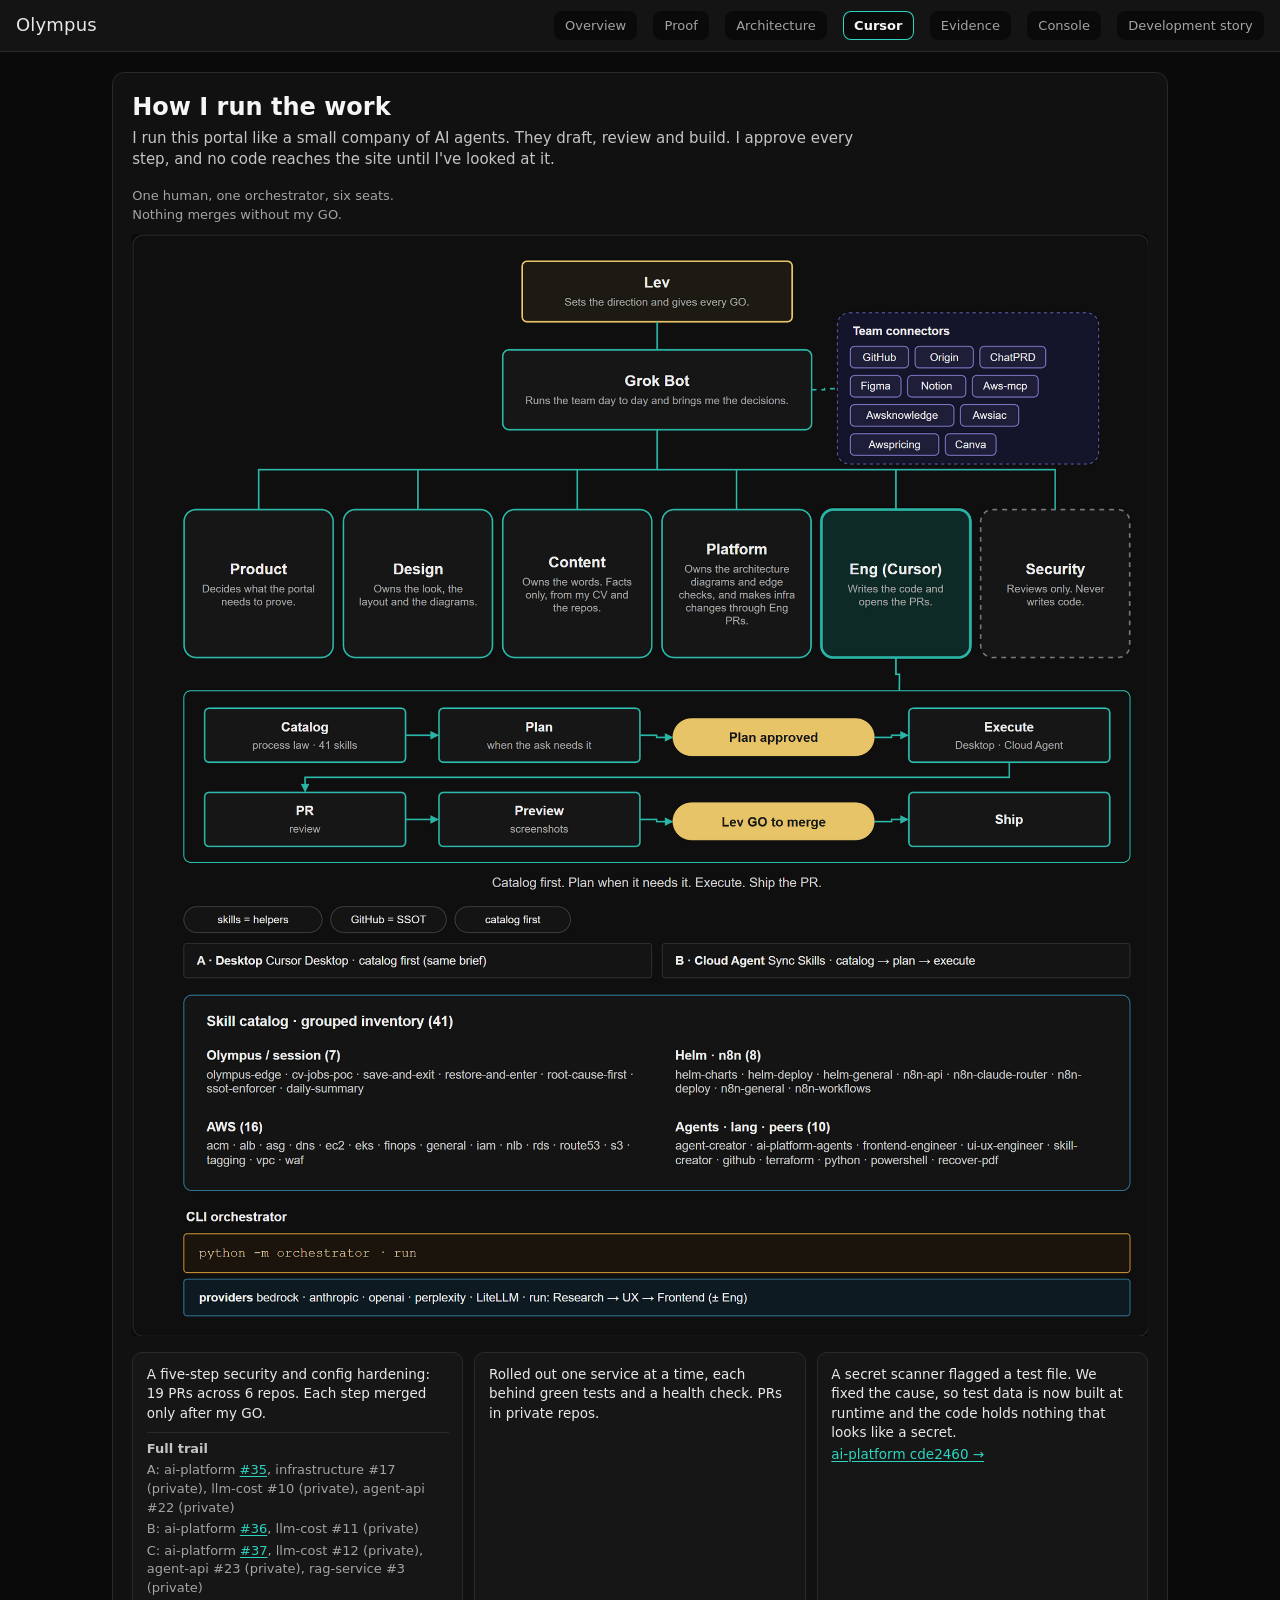
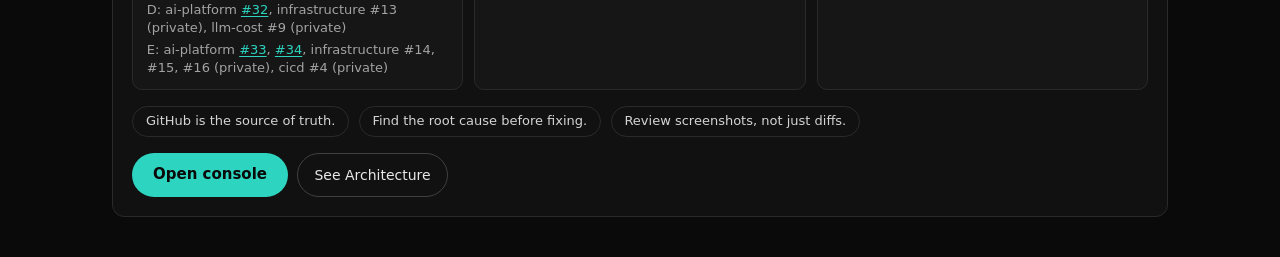
==== commit 04203899: "Add the Olympus development story page. The story animation, five-beat timeline, and cost card use t" ====
--- a/olympus/cursor/index.html
+++ b/olympus/cursor/index.html
@@ -18,6 +18,7 @@
         <a href="index.html" aria-current="page">Cursor</a>
         <a href="../evidence.html">Evidence</a>
         <a href="../console.html">Console</a>
+        <a href="../development-story.html">Development story</a>
       </nav>
     </div>
   </header>
--- a/olympus/styles.css
+++ b/olympus/styles.css
@@ -2605,3 +2605,288 @@
 .gated-panel .anon-preview {
   width: 100%;
 }
+
+/* Development story. Hero box is the viewport; overview embed box is the text column. */
+
+.page-devstory main {
+  max-width: none;
+  padding: 0 0 2.5rem;
+}
+
+.ds-hero {
+  background: #0a0a0a;
+  border-bottom: 1px solid var(--border);
+}
+
+.ds-stage {
+  position: relative;
+  width: 100%;
+  min-width: 0;
+  aspect-ratio: 1280 / 800;
+  background: #0a0a0a;
+  overflow: hidden;
+}
+
+.page-devstory .ds-stage {
+  width: 100%;
+}
+
+@media (max-width: 499px) {
+  .page-devstory .ds-stage {
+    aspect-ratio: 390 / 844;
+  }
+}
+
+.ds-svg {
+  display: block;
+  width: 100%;
+  height: 100%;
+}
+
+.ds-controls {
+  position: absolute;
+  z-index: 2;
+  top: 4.6rem;
+  right: 0.75rem;
+  display: flex;
+  gap: 0.4rem;
+}
+
+.ds-ctrl {
+  min-width: 24px;
+  min-height: 24px;
+  padding: 0.35rem 0.7rem;
+  border: 1px solid #2dd4bf;
+  border-radius: 4px;
+  background: #0a0a0a;
+  color: #f5f5f5;
+  font: inherit;
+  font-size: 16px;
+  line-height: 1.2;
+  cursor: pointer;
+}
+
+.ds-ctrl:hover,
+.ds-ctrl:focus-visible {
+  background: #141414;
+  color: #f5f5f5;
+}
+
+.ds-body {
+  max-width: 72rem;
+  margin: 0 auto;
+  padding: 0 1rem;
+}
+
+.page-devstory .ds-body h1 {
+  font-size: clamp(2rem, 4.2vw, 3.15rem);
+  font-weight: 600;
+  letter-spacing: -0.02em;
+  line-height: 1.05;
+  margin: 2.2rem 0 1rem;
+  color: #f5f5f5;
+}
+
+.page-devstory .intro {
+  font-size: 1.125rem;
+  line-height: 1.55;
+  color: #e8e8e8;
+  max-width: 40rem;
+  margin-bottom: 2.5rem;
+}
+
+.ds-beats {
+  list-style: none;
+  margin: 0 0 3rem;
+  padding: 0;
+  border-left: 2px solid var(--border);
+  max-width: 44rem;
+}
+
+.ds-beats li {
+  position: relative;
+  padding: 0 0 1.6rem 1.5rem;
+}
+
+.ds-beats li::before {
+  content: "";
+  position: absolute;
+  left: -7px;
+  top: 0.35rem;
+  width: 12px;
+  height: 12px;
+  border-radius: 50%;
+  background: #2dd4bf;
+  box-shadow: 0 0 0 4px rgba(45, 212, 191, 0.15);
+}
+
+.ds-beats h2 {
+  color: #2dd4bf;
+  font-family: var(--font-mono);
+  font-size: 1.0625rem;
+  font-weight: 600;
+  margin: 0 0 0.35rem;
+}
+
+.ds-beats p {
+  margin: 0;
+  color: #e8e8e8;
+  font-size: 1rem;
+  line-height: 1.5;
+}
+
+.ds-beats .btn {
+  margin-top: 0.9rem;
+  min-width: 24px;
+  min-height: 24px;
+  font-size: 16px;
+}
+
+.ds-end {
+  display: grid;
+  grid-template-columns: minmax(0, 1.15fr) minmax(0, 0.85fr);
+  gap: 1.5rem;
+  align-items: start;
+  margin-bottom: 2rem;
+}
+
+.ds-spend,
+.ds-block {
+  background: #161616;
+  border: 1px solid #2a2a2a;
+  padding: 1.1rem 1.25rem;
+  min-width: 0;
+}
+
+.ds-kicker,
+.ds-block h2 {
+  font-size: 16px;
+  letter-spacing: 0.08em;
+  text-transform: uppercase;
+  color: #a3a3a3;
+  margin: 0 0 0.7rem;
+  font-weight: 600;
+}
+
+.ds-bars {
+  list-style: none;
+  margin: 0;
+  padding: 0;
+}
+
+.ds-row {
+  display: grid;
+  grid-template-columns: 5.5rem minmax(0, 1fr) auto;
+  gap: 0.55rem;
+  align-items: center;
+  margin: 0.4rem 0;
+  color: #e8e8e8;
+  font-family: var(--font-mono);
+  font-size: 16px;
+}
+
+.ds-meter {
+  display: block;
+  height: 13px;
+}
+
+.ds-meter svg {
+  display: block;
+  width: 100%;
+  height: 13px;
+}
+
+.ds-meter rect {
+  fill: #a3a3a3;
+}
+
+.ds-meter rect.is-teal {
+  fill: #2dd4bf;
+}
+
+.ds-term {
+  margin: 0.45rem 0 0;
+  color: #f5f5f5;
+  font-family: var(--font-mono);
+  font-size: 16px;
+  text-align: center;
+}
+
+.ds-gt,
+.ds-cursor {
+  color: #2dd4bf;
+}
+
+.ds-blocks {
+  display: grid;
+  gap: 1rem;
+}
+
+.ds-block p {
+  margin: 0;
+  color: #e8e8e8;
+  font-size: 1rem;
+  line-height: 1.55;
+}
+
+body.ds-motion .ds-cursor {
+  animation: ds-blink 1060ms step-end infinite;
+}
+
+@keyframes ds-blink {
+  50% { opacity: 0; }
+}
+
+.page-overview main:has(.ov-story) {
+  justify-content: flex-start;
+}
+
+.ov-story {
+  display: grid;
+  grid-template-columns: minmax(0, 460px) minmax(0, 1fr);
+  gap: 1.25rem;
+  align-items: center;
+  margin-top: 2rem;
+  min-width: 0;
+}
+
+.ov-story .ds-stage {
+  width: 100%;
+  max-width: 460px;
+  aspect-ratio: 1280 / 800;
+}
+
+.ov-story .ds-controls {
+  top: auto;
+  right: 0.4rem;
+  bottom: 0.4rem;
+}
+
+.ov-story-copy p {
+  margin: 0 0 0.6rem;
+  color: #f5f5f5;
+  font-size: 1.25rem;
+  font-weight: 600;
+  line-height: 1.3;
+}
+
+.ov-story-copy a {
+  color: #2dd4bf;
+  font-weight: 600;
+  font-size: 1rem;
+}
+
+@media (max-width: 700px) {
+  .ds-end,
+  .ov-story {
+    grid-template-columns: 1fr;
+  }
+
+  .page-devstory .ds-body h1 {
+    margin-top: 1.6rem;
+  }
+
+  .ov-story .ds-stage {
+    max-width: 460px;
+  }
+}
